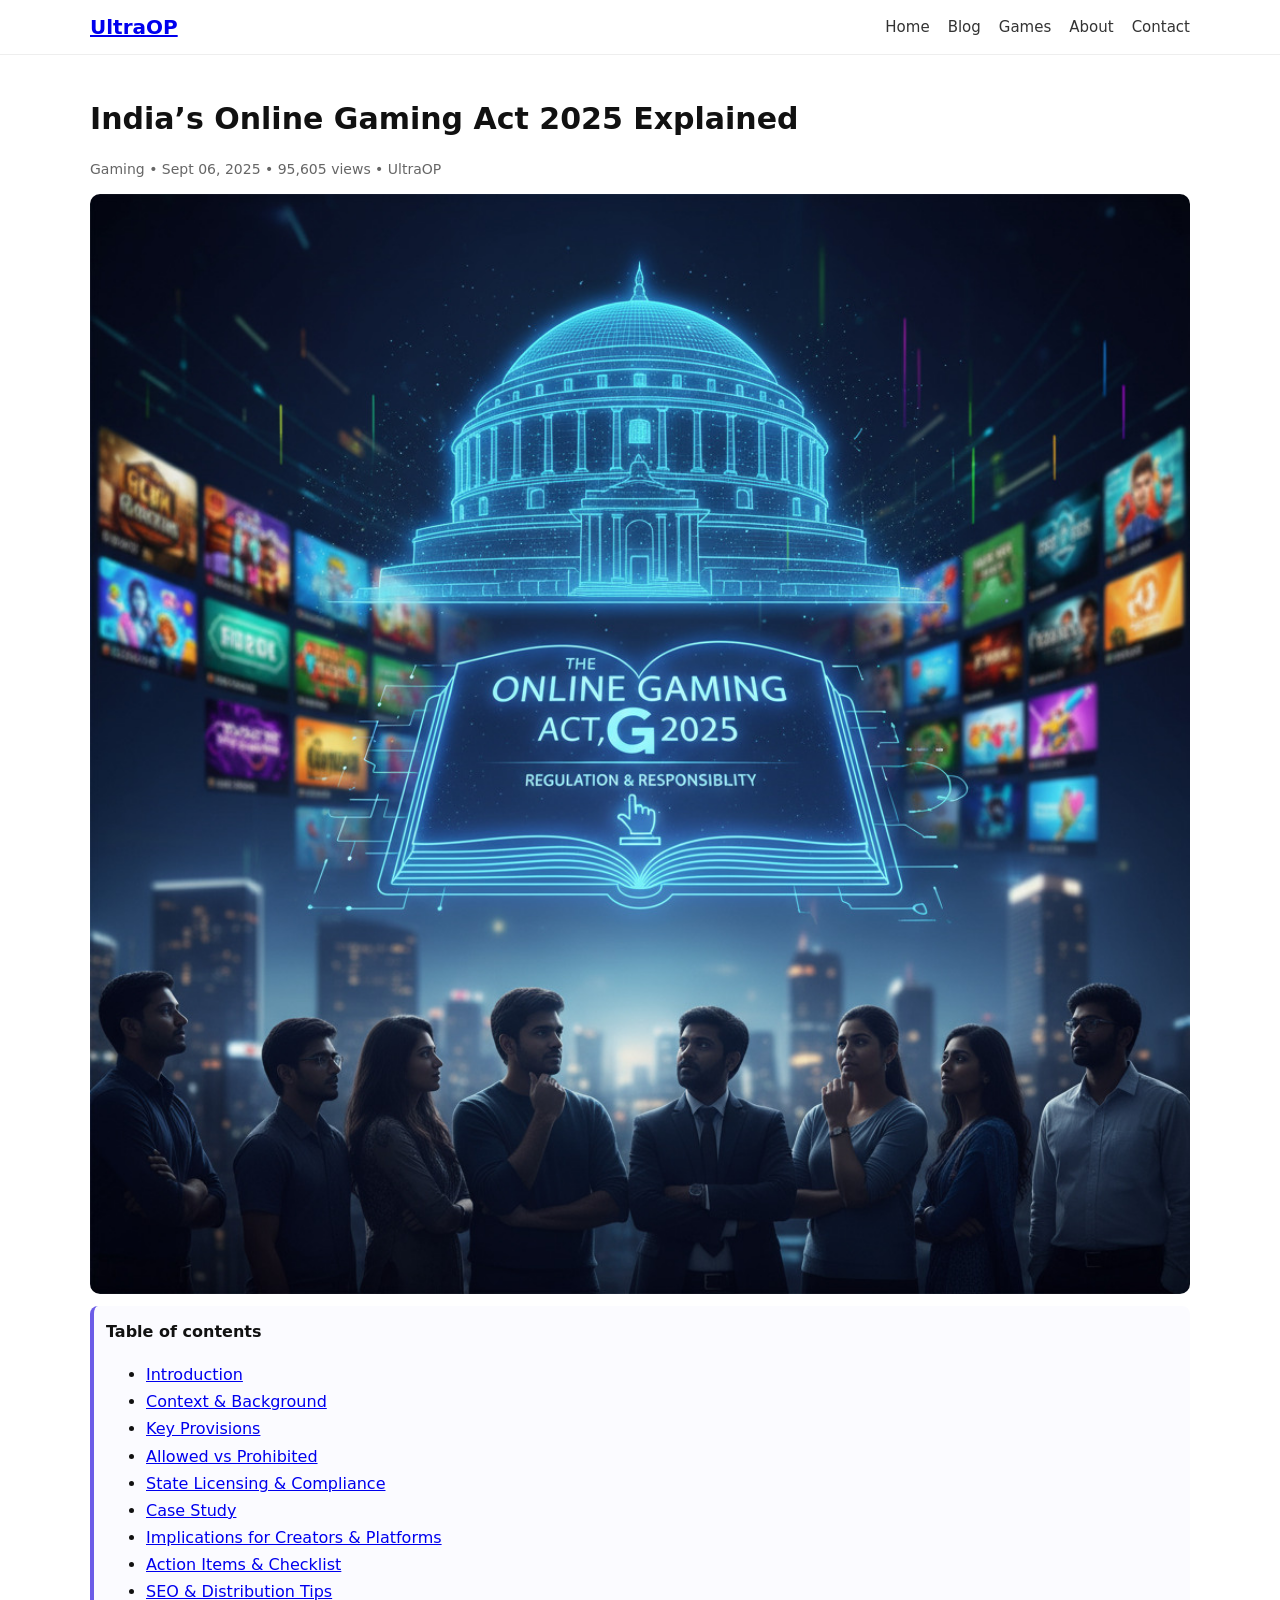
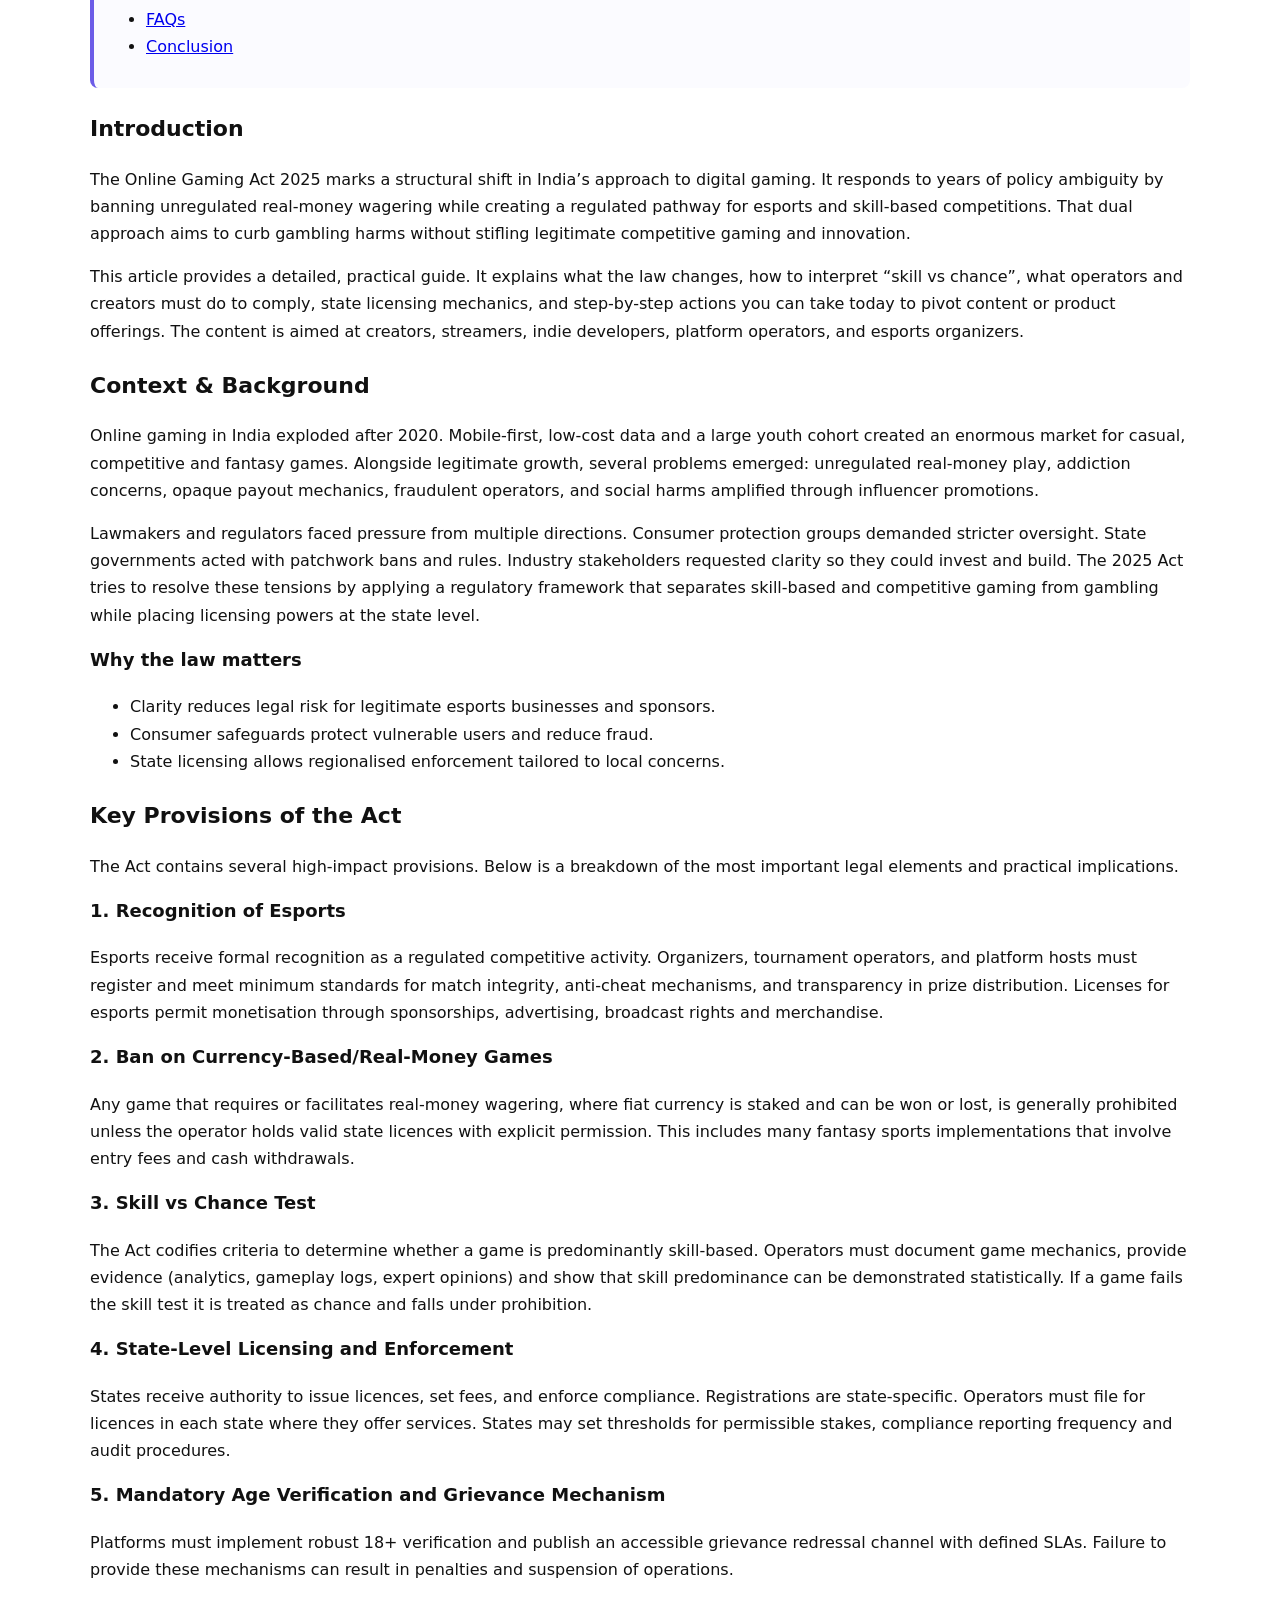
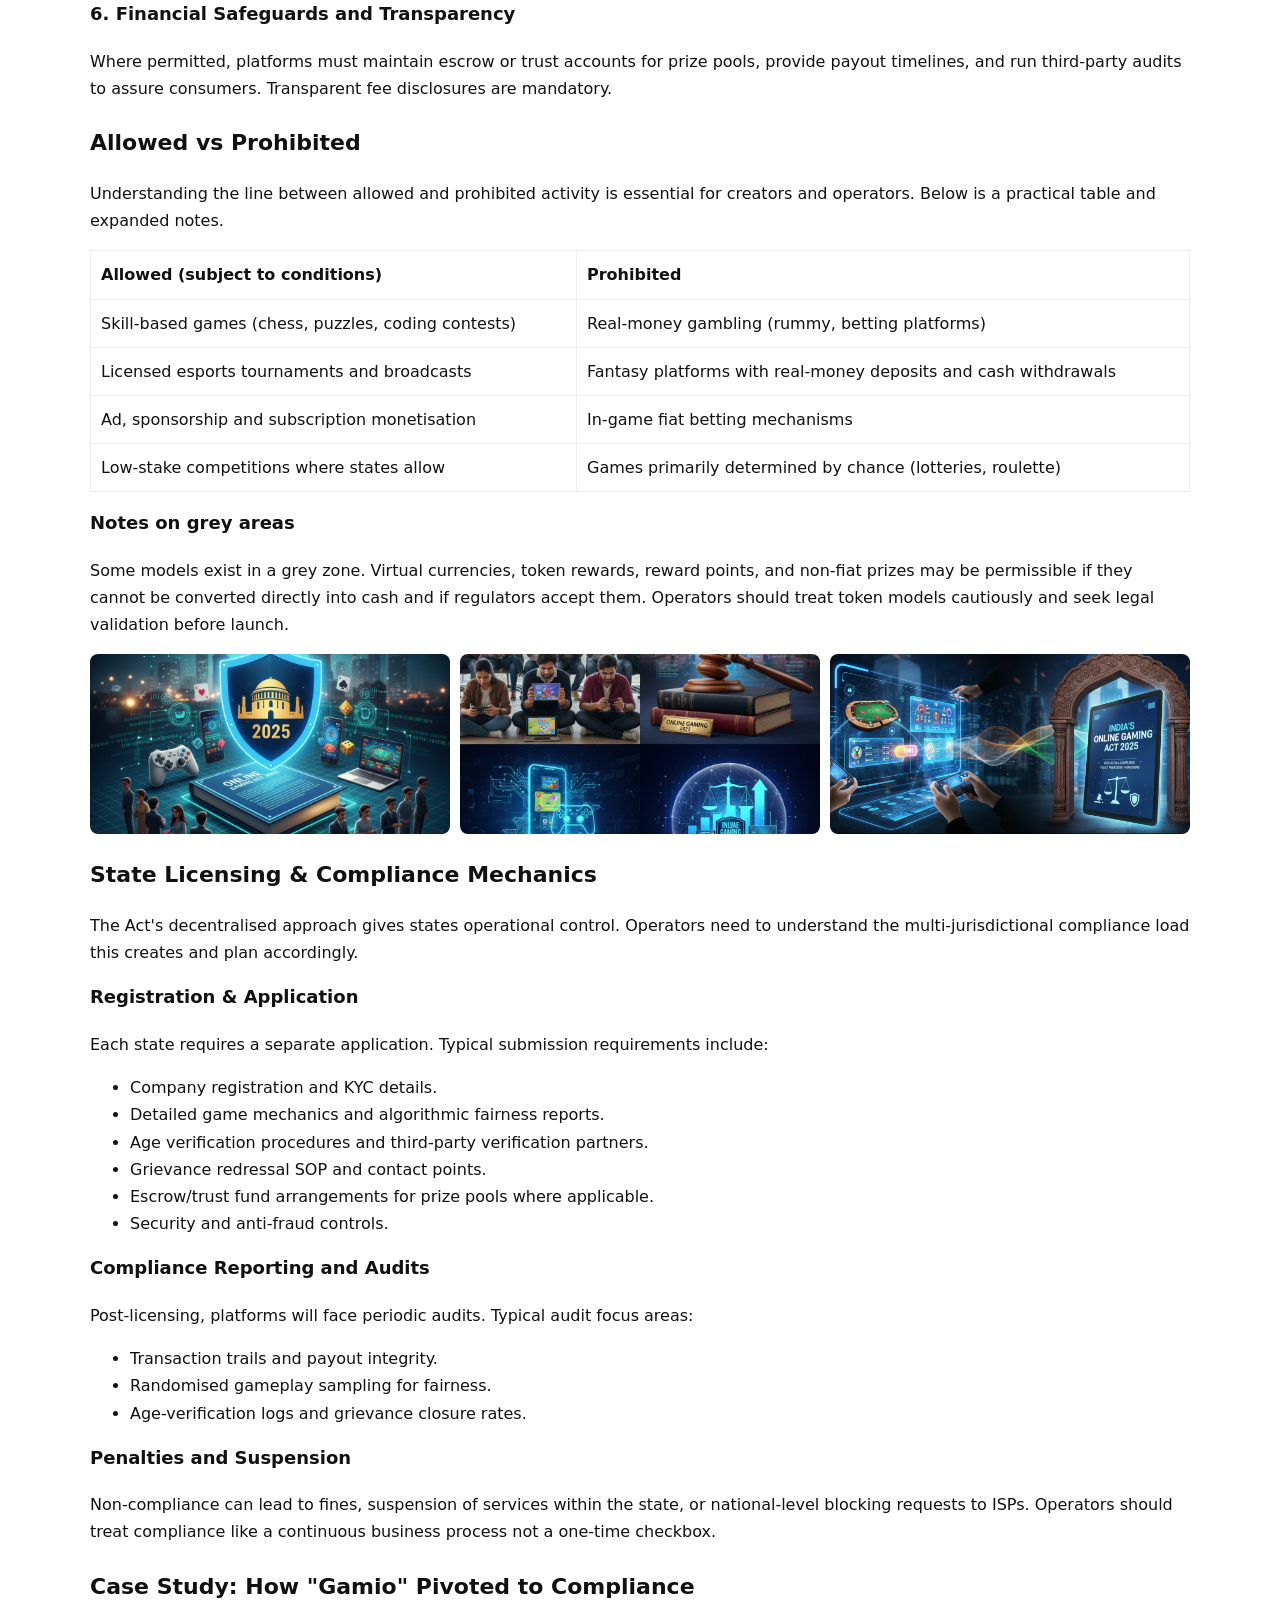
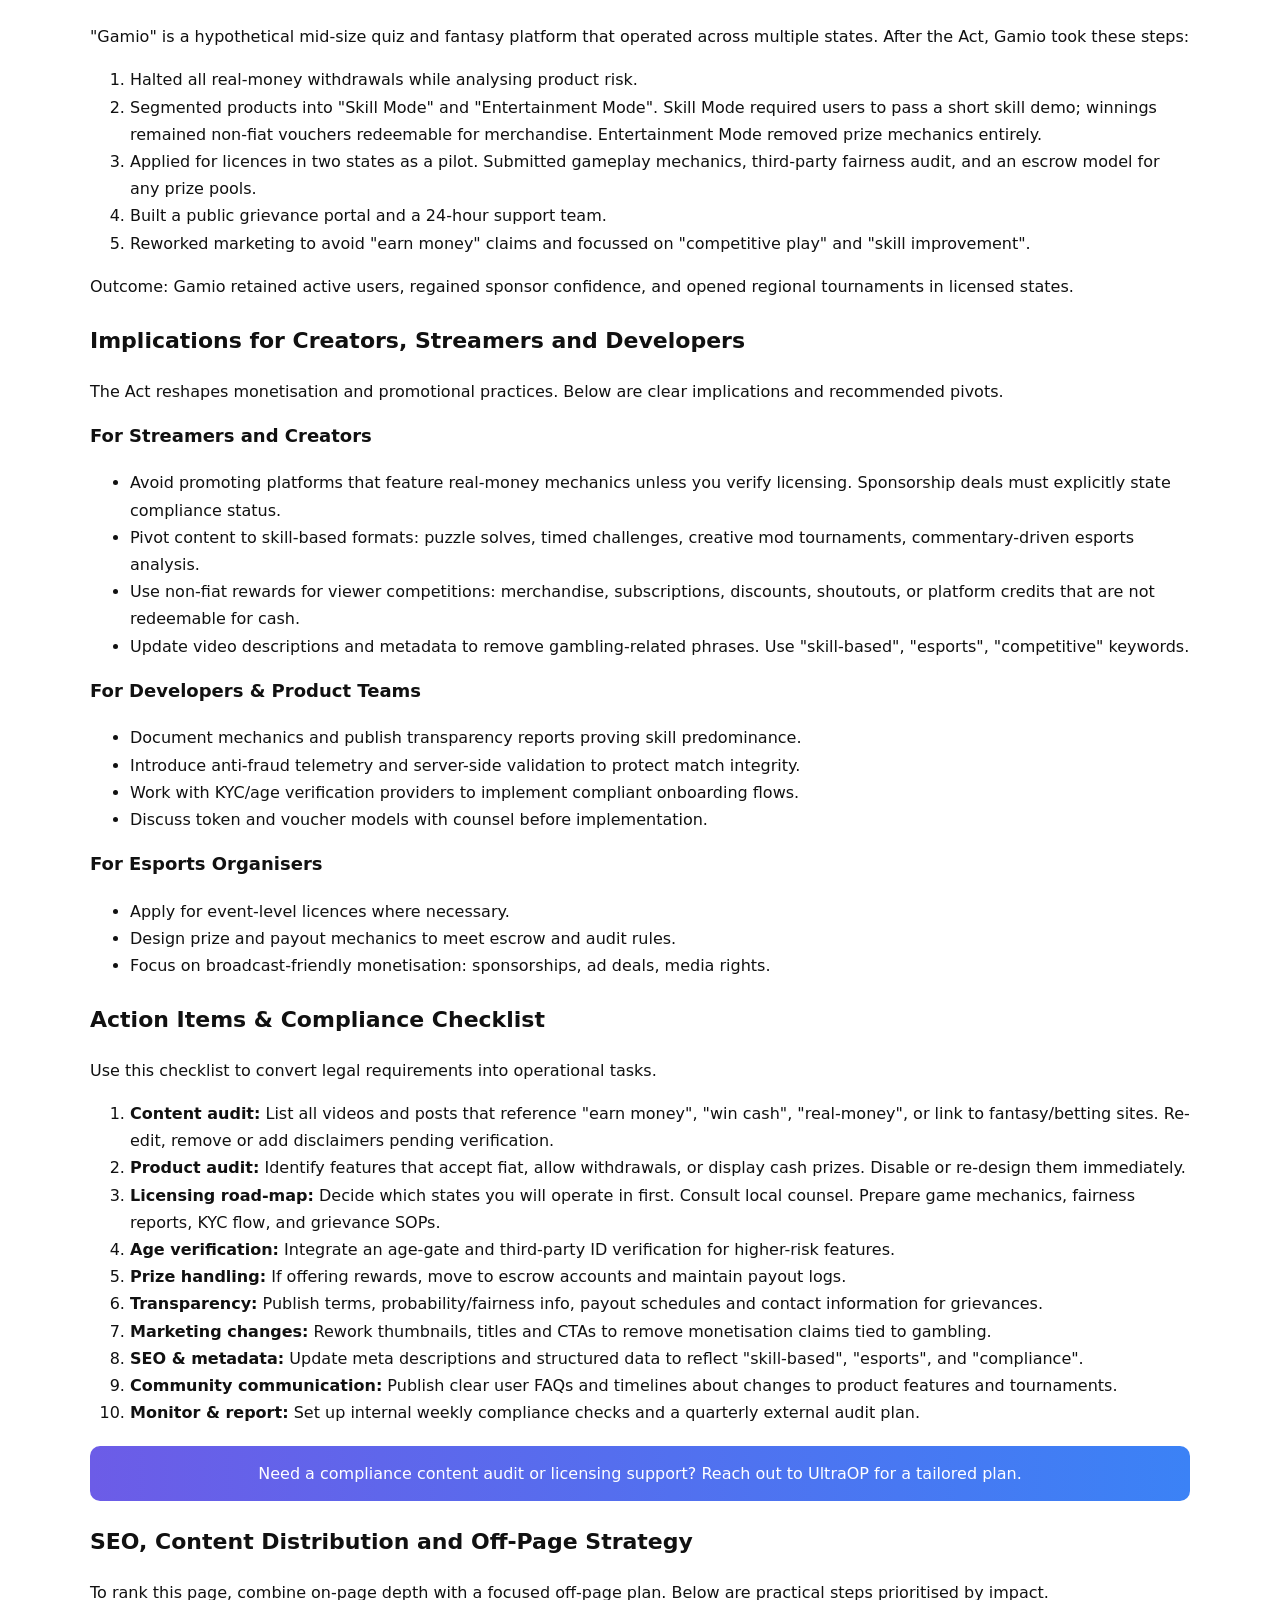
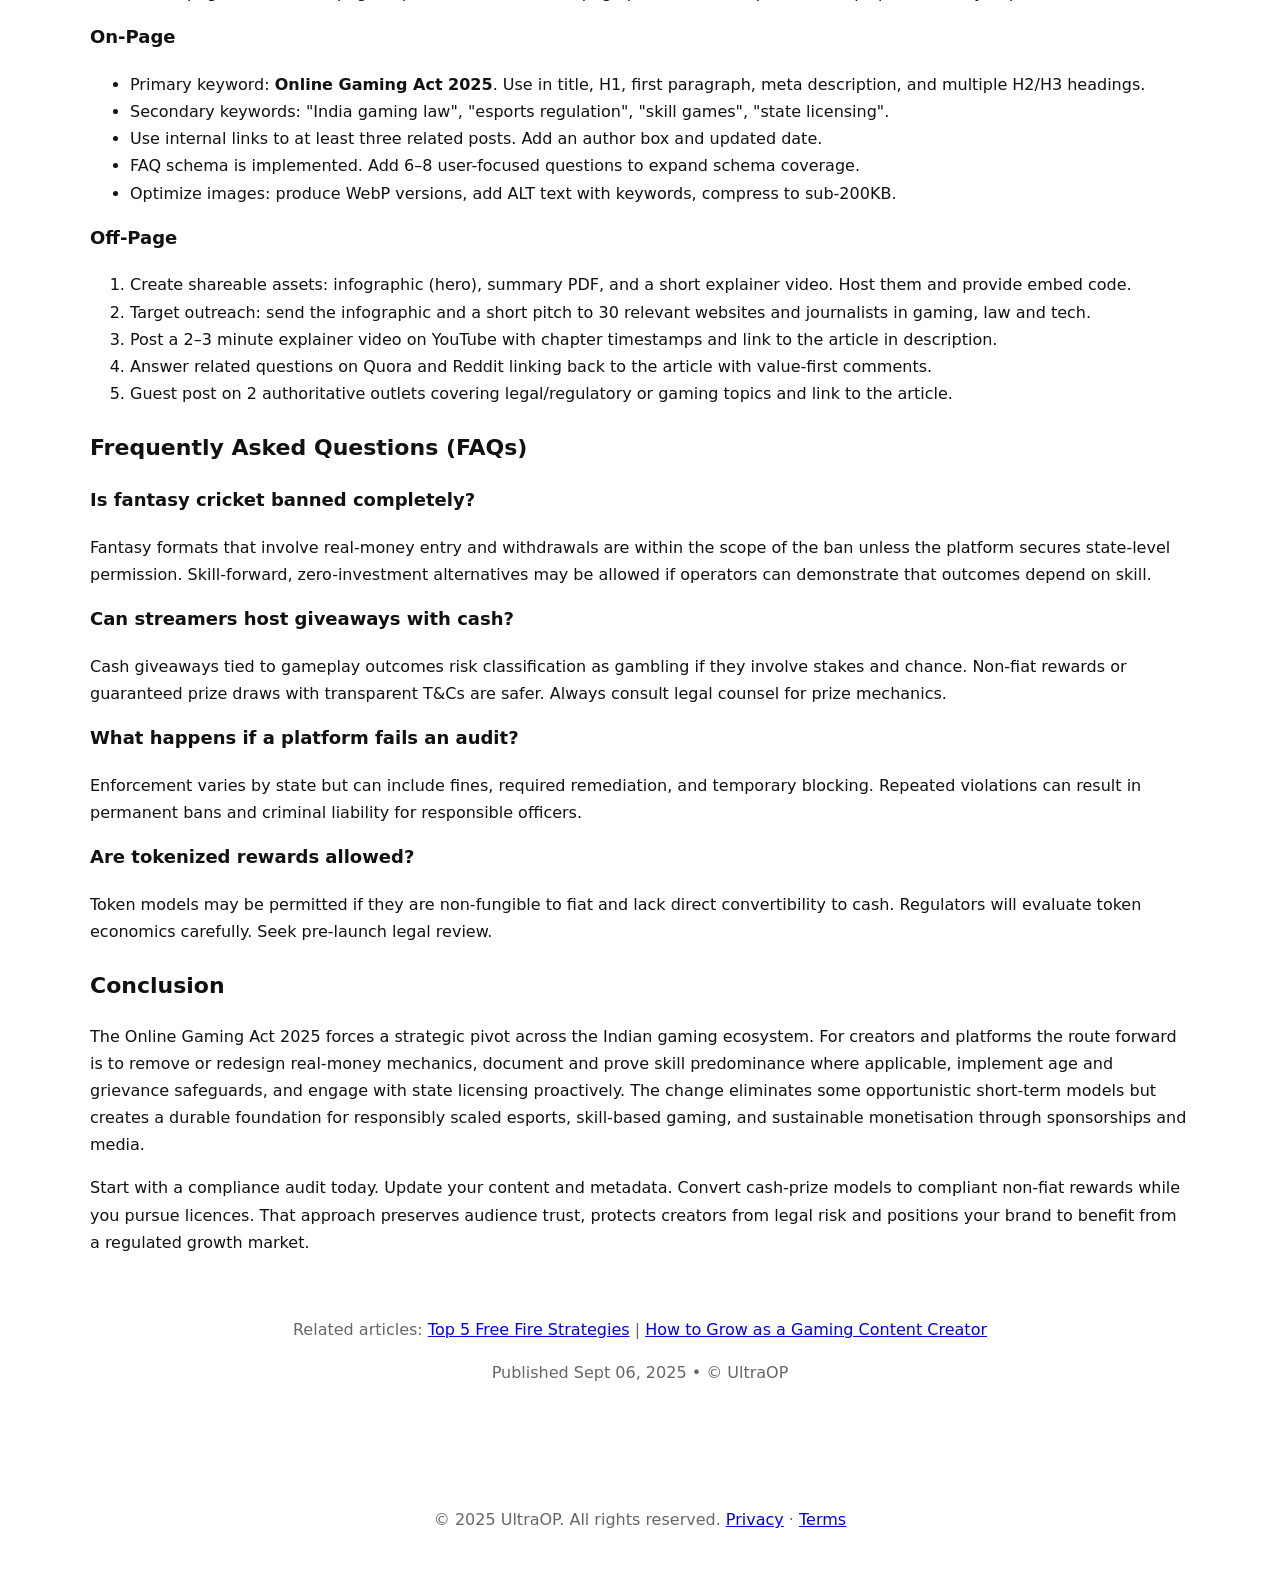
==== blog/online-gaming-act-2025/index.html @ cf303073 "Add files via upload" ====
﻿<!DOCTYPE html>
<html lang="en">
<head>
  <meta charset="utf-8">
  <meta name="viewport" content="width=device-width, initial-scale=1">
  <title>India’s Online Gaming Act 2025 Explained | UltraOP</title>
  <meta name="description" content="Complete, in-depth guide to India’s Online Gaming Act 2025. Learn what changed, allowed vs prohibited games, state licensing details, compliance checklist for creators and platforms, SEO and practical steps to pivot.">
  <meta name="keywords" content="Online Gaming Act 2025, India gaming law, esports regulation, skill games, real money ban, state licensing, gaming compliance">
  <link rel="canonical" href="https://yourdomain.com/blog/indias-online-gaming-act-2025-explained.html">

  <!-- Open Graph -->
  <meta property="og:title" content="India’s Online Gaming Act 2025 Explained | UltraOP">
  <meta property="og:description" content="Complete, in-depth guide to India’s Online Gaming Act 2025. What is banned, what is allowed, how state licensing works, and practical compliance steps for creators and platforms.">
  <meta property="og:image" content="https://yourdomain.com/blog/images/og-online-gaming-act-2025.jpg">
  <meta property="og:image:alt" content="Infographic showing Before and After changes under India's Online Gaming Act 2025">
  <meta property="og:type" content="article">
  <meta property="og:url" content="https://yourdomain.com/blog/indias-online-gaming-act-2025-explained.html">

  <!-- Twitter Card -->
  <meta name="twitter:card" content="summary_large_image">
  <meta name="twitter:title" content="India’s Online Gaming Act 2025 Explained | UltraOP">
  <meta name="twitter:description" content="Complete, in-depth guide to India’s Online Gaming Act 2025. What is banned, what is allowed, how state licensing works, and practical compliance steps for creators and platforms.">
  <meta name="twitter:image" content="https://yourdomain.com/blog/images/og-online-gaming-act-2025.jpg">

  <!-- Minimal CSS (adapt to site CSS) -->
  <style>
    :root{--max:1100px;--accent:#6C5CE7}
    body{font-family:Inter,system-ui,Arial,sans-serif;margin:0;color:#111;line-height:1.7;background:#fff}
    .container{max-width:var(--max);margin:0 auto;padding:20px}
    header.site-header{position:sticky;top:0;background:#fff;border-bottom:1px solid #eee;z-index:1000}
    .header-inner{display:flex;align-items:center;justify-content:space-between;padding:10px 0}
    .logo{font-weight:700;color:#111;text-decoration:none;font-size:20px}
    nav.main-nav ul{display:flex;gap:18px;list-style:none;padding:0;margin:0}
    nav.main-nav a{color:#333;text-decoration:none;font-weight:500;font-size:15px}
    .search-input{padding:6px 10px;border:1px solid #ddd;border-radius:6px}
    .post-title{font-size:30px;margin:18px 0 6px}
    .meta{color:#666;font-size:14px;margin-bottom:12px}
    .hero{border-radius:10px;overflow:hidden;margin:12px 0}
    .hero img{width:100%;height:auto;display:block}
    .toc{background:#fbfbff;border-left:4px solid var(--accent);padding:12px;border-radius:8px;margin:12px 0}
    .content h2{font-size:22px;margin-top:22px}
    .content h3{font-size:18px;margin-top:16px}
    table{width:100%;border-collapse:collapse;margin:12px 0}
    table th,table td{padding:10px;border:1px solid #eee;text-align:left}
    .img-grid{display:grid;grid-template-columns:repeat(3,1fr);gap:10px;margin:14px 0}
    .img-grid img{width:100%;height:180px;object-fit:cover;border-radius:8px}
    .two-col{display:grid;grid-template-columns:1fr 1fr;gap:18px}
    @media(max-width:900px){.img-grid{grid-template-columns:repeat(2,1fr)}.two-col{grid-template-columns:1fr}}
    .cta{background:linear-gradient(90deg,var(--accent),#3b82f6);color:#fff;padding:14px;border-radius:10px;text-align:center;margin:20px 0}
    footer{padding:24px 0;text-align:center;color:#666}
    .badge{display:inline-block;background:#eef; padding:6px 10px;border-radius:999px;margin-right:8px;font-size:13px}
  </style>

  <!-- JSON-LD Article + FAQ -->
  <script type="application/ld+json">
  {
    "@context":"https://schema.org",
    "@type":"Article",
    "headline":"India’s Online Gaming Act 2025 Explained",
    "description":"Complete, in-depth guide to India’s Online Gaming Act 2025. What is banned, what is allowed, how state licensing works, and practical compliance steps for creators and platforms.",
    "image":["https://yourdomain.com/blog/images/og-online-gaming-act-2025.jpg","https://yourdomain.com/blog/images/001.jpg"],
    "author":{"@type":"Person","name":"UltraOP"},
    "publisher":{"@type":"Organization","name":"UltraOP","logo":{"@type":"ImageObject","url":"https://yourdomain.com/assets/images/logo.png"}},
    "datePublished":"2025-06-15",
    "mainEntityOfPage":{"@type":"WebPage","@id":"https://yourdomain.com/blog/indias-online-gaming-act-2025-explained.html"},
    "mainEntity":[
      {"@type":"Question","name":"Is fantasy cricket banned under the Online Gaming Act 2025?","acceptedAnswer":{"@type":"Answer","text":"If the fantasy platform allows real-money entry or withdrawals then it falls under the ban unless properly licensed. Zero-investment, skill-focused models may be permitted where they can prove skill predominance."}},
      {"@type":"Question","name":"Can creators display cash-prize tournaments on stream?","acceptedAnswer":{"@type":"Answer","text":"Only if the platform or organiser has valid state licences and adheres to payout transparency and age-verification rules. Until licensed, creators should avoid promoting real-money tournaments."}}
    ]
  }
  </script>
</head>
<body>
  <!-- Header -->
  <header class="site-header" role="banner">
    <div class="container header-inner">
      <div class="logo"><a href="../../index.html">Ultra<span class="highlight">OP</span></a></div>
      <nav class="main-nav" role="navigation" aria-label="Main">
        <ul>
          <li><a href="../../index.html#home">Home</a></li>
          <li><a href="../../blog.html" class="active">Blog</a></li>
          <li><a href="../../games.html">Games</a></li>
          <li><a href="../../index.html#about">About</a></li>
          <li><a href="../../index.html#contact">Contact</a></li>
        </ul>
        <div class="mobile-menu">
        <i class="fas fa-bars"></i>
      </div>
    </nav>
  </header>

  <!-- Main article -->
  <main class="container" id="main">
    <article itemscope itemtype="https://schema.org/Article">
      <header>
        <h1 itemprop="headline" class="post-title">India’s Online Gaming Act 2025 Explained</h1>
        <p class="meta">Gaming • Sept 06, 2025 • 95,605 views • <span itemprop="author">UltraOP</span></p>
      </header>

      <!-- Hero with responsive srcset -->
      <div class="hero" role="figure" aria-label="Hero infographic">
        <img
          src="images/og-online-gaming-act-2025.jpg"
          srcset="images/001.jpg 1200w, images/003.jpg 1200w, images/og-online-gaming-act-2025.jpg 1200w"
          sizes="(max-width:800px) 100vw, 1100px"
          alt="Infographic showing Before and After: Online Gaming Act 2025"
          loading="lazy"
          itemprop="image">
      </div>

      <!-- Table of contents -->
      <nav class="toc" aria-label="Table of contents">
        <strong>Table of contents</strong>
        <ul>
          <li><a href="#intro">Introduction</a></li>
          <li><a href="#background">Context & Background</a></li>
          <li><a href="#key-provisions">Key Provisions</a></li>
          <li><a href="#allowed-prohibited">Allowed vs Prohibited</a></li>
          <li><a href="#state-licensing">State Licensing & Compliance</a></li>
          <li><a href="#case-study">Case Study</a></li>
          <li><a href="#implications">Implications for Creators & Platforms</a></li>
          <li><a href="#action-items">Action Items & Checklist</a></li>
          <li><a href="#seo">SEO & Distribution Tips</a></li>
          <li><a href="#faqs">FAQs</a></li>
          <li><a href="#conclusion">Conclusion</a></li>
        </ul>
      </nav>

      <div class="content" id="article-body">
        <!-- INTRO -->
        <section id="intro">
          <h2>Introduction</h2>
          <p>
            The Online Gaming Act 2025 marks a structural shift in India’s approach to digital gaming. It responds to years of policy ambiguity by banning unregulated real-money wagering while creating a regulated pathway for esports and skill-based competitions. That dual approach aims to curb gambling harms without stifling legitimate competitive gaming and innovation.
          </p>
          <p>
            This article provides a detailed, practical guide. It explains what the law changes, how to interpret “skill vs chance”, what operators and creators must do to comply, state licensing mechanics, and step-by-step actions you can take today to pivot content or product offerings. The content is aimed at creators, streamers, indie developers, platform operators, and esports organizers.
          </p>
        </section>

        <!-- BACKGROUND -->
        <section id="background">
          <h2>Context & Background</h2>
          <p>
            Online gaming in India exploded after 2020. Mobile-first, low-cost data and a large youth cohort created an enormous market for casual, competitive and fantasy games. Alongside legitimate growth, several problems emerged: unregulated real-money play, addiction concerns, opaque payout mechanics, fraudulent operators, and social harms amplified through influencer promotions.
          </p>
          <p>
            Lawmakers and regulators faced pressure from multiple directions. Consumer protection groups demanded stricter oversight. State governments acted with patchwork bans and rules. Industry stakeholders requested clarity so they could invest and build. The 2025 Act tries to resolve these tensions by applying a regulatory framework that separates skill-based and competitive gaming from gambling while placing licensing powers at the state level.
          </p>
          <h3>Why the law matters</h3>
          <ul>
            <li>Clarity reduces legal risk for legitimate esports businesses and sponsors.</li>
            <li>Consumer safeguards protect vulnerable users and reduce fraud.</li>
            <li>State licensing allows regionalised enforcement tailored to local concerns.</li>
          </ul>
        </section>

        <!-- KEY PROVISIONS -->
        <section id="key-provisions">
          <h2>Key Provisions of the Act</h2>
          <p>
            The Act contains several high-impact provisions. Below is a breakdown of the most important legal elements and practical implications.
          </p>

          <h3>1. Recognition of Esports</h3>
          <p>
            Esports receive formal recognition as a regulated competitive activity. Organizers, tournament operators, and platform hosts must register and meet minimum standards for match integrity, anti-cheat mechanisms, and transparency in prize distribution. Licenses for esports permit monetisation through sponsorships, advertising, broadcast rights and merchandise.
          </p>

          <h3>2. Ban on Currency-Based/Real-Money Games</h3>
          <p>
            Any game that requires or facilitates real-money wagering, where fiat currency is staked and can be won or lost, is generally prohibited unless the operator holds valid state licences with explicit permission. This includes many fantasy sports implementations that involve entry fees and cash withdrawals.
          </p>

          <h3>3. Skill vs Chance Test</h3>
          <p>
            The Act codifies criteria to determine whether a game is predominantly skill-based. Operators must document game mechanics, provide evidence (analytics, gameplay logs, expert opinions) and show that skill predominance can be demonstrated statistically. If a game fails the skill test it is treated as chance and falls under prohibition.
          </p>

          <h3>4. State-Level Licensing and Enforcement</h3>
          <p>
            States receive authority to issue licences, set fees, and enforce compliance. Registrations are state-specific. Operators must file for licences in each state where they offer services. States may set thresholds for permissible stakes, compliance reporting frequency and audit procedures.
          </p>

          <h3>5. Mandatory Age Verification and Grievance Mechanism</h3>
          <p>
            Platforms must implement robust 18+ verification and publish an accessible grievance redressal channel with defined SLAs. Failure to provide these mechanisms can result in penalties and suspension of operations.
          </p>

          <h3>6. Financial Safeguards and Transparency</h3>
          <p>
            Where permitted, platforms must maintain escrow or trust accounts for prize pools, provide payout timelines, and run third-party audits to assure consumers. Transparent fee disclosures are mandatory.
          </p>
        </section>

        <!-- ALLOWED VS PROHIBITED -->
        <section id="allowed-prohibited">
          <h2>Allowed vs Prohibited</h2>
          <p>
            Understanding the line between allowed and prohibited activity is essential for creators and operators. Below is a practical table and expanded notes.
          </p>

          <table aria-label="Allowed and prohibited games">
            <thead><tr><th>Allowed (subject to conditions)</th><th>Prohibited</th></tr></thead>
            <tbody>
              <tr><td>Skill-based games (chess, puzzles, coding contests)</td><td>Real-money gambling (rummy, betting platforms)</td></tr>
              <tr><td>Licensed esports tournaments and broadcasts</td><td>Fantasy platforms with real-money deposits and cash withdrawals</td></tr>
              <tr><td>Ad, sponsorship and subscription monetisation</td><td>In-game fiat betting mechanisms</td></tr>
              <tr><td>Low-stake competitions where states allow</td><td>Games primarily determined by chance (lotteries, roulette)</td></tr>
            </tbody>
          </table>

          <h3>Notes on grey areas</h3>
          <p>
            Some models exist in a grey zone. Virtual currencies, token rewards, reward points, and non-fiat prizes may be permissible if they cannot be converted directly into cash and if regulators accept them. Operators should treat token models cautiously and seek legal validation before launch.
          </p>

          <div class="img-grid" aria-label="Article images">
            <img src="images/003.jpg" alt="Regulatory illustration" loading="lazy">
            <img src="images/004.jpg" alt="Revenue flowchart" loading="lazy">
            <img src="images/400x200.jpg" alt="Allowed vs Prohibited preview" loading="lazy">
          </div>
        </section>

        <!-- STATE LICENSING -->
        <section id="state-licensing">
          <h2>State Licensing & Compliance Mechanics</h2>
          <p>
            The Act's decentralised approach gives states operational control. Operators need to understand the multi-jurisdictional compliance load this creates and plan accordingly.
          </p>

          <h3>Registration & Application</h3>
          <p>
            Each state requires a separate application. Typical submission requirements include:
          </p>
          <ul>
            <li>Company registration and KYC details.</li>
            <li>Detailed game mechanics and algorithmic fairness reports.</li>
            <li>Age verification procedures and third-party verification partners.</li>
            <li>Grievance redressal SOP and contact points.</li>
            <li>Escrow/trust fund arrangements for prize pools where applicable.</li>
            <li>Security and anti-fraud controls.</li>
          </ul>

          <h3>Compliance Reporting and Audits</h3>
          <p>
            Post-licensing, platforms will face periodic audits. Typical audit focus areas:
          </p>
          <ul>
            <li>Transaction trails and payout integrity.</li>
            <li>Randomised gameplay sampling for fairness.</li>
            <li>Age-verification logs and grievance closure rates.</li>
          </ul>

          <h3>Penalties and Suspension</h3>
          <p>
            Non-compliance can lead to fines, suspension of services within the state, or national-level blocking requests to ISPs. Operators should treat compliance like a continuous business process not a one-time checkbox.
          </p>
        </section>

        <!-- CASE STUDY -->
        <section id="case-study">
          <h2>Case Study: How "Gamio" Pivoted to Compliance</h2>
          <p>
            "Gamio" is a hypothetical mid-size quiz and fantasy platform that operated across multiple states. After the Act, Gamio took these steps:
          </p>
          <ol>
            <li>Halted all real-money withdrawals while analysing product risk.</li>
            <li>Segmented products into "Skill Mode" and "Entertainment Mode". Skill Mode required users to pass a short skill demo; winnings remained non-fiat vouchers redeemable for merchandise. Entertainment Mode removed prize mechanics entirely.</li>
            <li>Applied for licences in two states as a pilot. Submitted gameplay mechanics, third-party fairness audit, and an escrow model for any prize pools.</li>
            <li>Built a public grievance portal and a 24-hour support team.</li>
            <li>Reworked marketing to avoid "earn money" claims and focussed on "competitive play" and "skill improvement".</li>
          </ol>
          <p>
            Outcome: Gamio retained active users, regained sponsor confidence, and opened regional tournaments in licensed states.
          </p>
        </section>

        <!-- IMPLICATIONS -->
        <section id="implications">
          <h2>Implications for Creators, Streamers and Developers</h2>
          <p>
            The Act reshapes monetisation and promotional practices. Below are clear implications and recommended pivots.
          </p>

          <h3>For Streamers and Creators</h3>
          <ul>
            <li>Avoid promoting platforms that feature real-money mechanics unless you verify licensing. Sponsorship deals must explicitly state compliance status.</li>
            <li>Pivot content to skill-based formats: puzzle solves, timed challenges, creative mod tournaments, commentary-driven esports analysis.</li>
            <li>Use non-fiat rewards for viewer competitions: merchandise, subscriptions, discounts, shoutouts, or platform credits that are not redeemable for cash.</li>
            <li>Update video descriptions and metadata to remove gambling-related phrases. Use "skill-based", "esports", "competitive" keywords.</li>
          </ul>

          <h3>For Developers & Product Teams</h3>
          <ul>
            <li>Document mechanics and publish transparency reports proving skill predominance.</li>
            <li>Introduce anti-fraud telemetry and server-side validation to protect match integrity.</li>
            <li>Work with KYC/age verification providers to implement compliant onboarding flows.</li>
            <li>Discuss token and voucher models with counsel before implementation.</li>
          </ul>

          <h3>For Esports Organisers</h3>
          <ul>
            <li>Apply for event-level licences where necessary.</li>
            <li>Design prize and payout mechanics to meet escrow and audit rules.</li>
            <li>Focus on broadcast-friendly monetisation: sponsorships, ad deals, media rights.</li>
          </ul>
        </section>

        <!-- ACTION ITEMS -->
        <section id="action-items">
          <h2>Action Items & Compliance Checklist</h2>
          <p>
            Use this checklist to convert legal requirements into operational tasks.
          </p>
          <ol>
            <li><strong>Content audit:</strong> List all videos and posts that reference "earn money", "win cash", "real-money", or link to fantasy/betting sites. Re-edit, remove or add disclaimers pending verification.</li>
            <li><strong>Product audit:</strong> Identify features that accept fiat, allow withdrawals, or display cash prizes. Disable or re-design them immediately.</li>
            <li><strong>Licensing road-map:</strong> Decide which states you will operate in first. Consult local counsel. Prepare game mechanics, fairness reports, KYC flow, and grievance SOPs.</li>
            <li><strong>Age verification:</strong> Integrate an age-gate and third-party ID verification for higher-risk features.</li>
            <li><strong>Prize handling:</strong> If offering rewards, move to escrow accounts and maintain payout logs.</li>
            <li><strong>Transparency:</strong> Publish terms, probability/fairness info, payout schedules and contact information for grievances.</li>
            <li><strong>Marketing changes:</strong> Rework thumbnails, titles and CTAs to remove monetisation claims tied to gambling.</li>
            <li><strong>SEO & metadata:</strong> Update meta descriptions and structured data to reflect "skill-based", "esports", and "compliance".</li>
            <li><strong>Community communication:</strong> Publish clear user FAQs and timelines about changes to product features and tournaments.</li>
            <li><strong>Monitor & report:</strong> Set up internal weekly compliance checks and a quarterly external audit plan.</li>
          </ol>

          <div class="cta">
            Need a compliance content audit or licensing support? Reach out to UltraOP for a tailored plan.
          </div>
        </section>

        <!-- SEO & DISTRIBUTION -->
        <section id="seo">
          <h2>SEO, Content Distribution and Off-Page Strategy</h2>
          <p>
            To rank this page, combine on-page depth with a focused off-page plan. Below are practical steps prioritised by impact.
          </p>

          <h3>On-Page</h3>
          <ul>
            <li>Primary keyword: <strong>Online Gaming Act 2025</strong>. Use in title, H1, first paragraph, meta description, and multiple H2/H3 headings.</li>
            <li>Secondary keywords: "India gaming law", "esports regulation", "skill games", "state licensing".</li>
            <li>Use internal links to at least three related posts. Add an author box and updated date.</li>
            <li>FAQ schema is implemented. Add 6–8 user-focused questions to expand schema coverage.</li>
            <li>Optimize images: produce WebP versions, add ALT text with keywords, compress to sub-200KB.</li>
          </ul>

          <h3>Off-Page</h3>
          <ol>
            <li>Create shareable assets: infographic (hero), summary PDF, and a short explainer video. Host them and provide embed code.</li>
            <li>Target outreach: send the infographic and a short pitch to 30 relevant websites and journalists in gaming, law and tech.</li>
            <li>Post a 2–3 minute explainer video on YouTube with chapter timestamps and link to the article in description.</li>
            <li>Answer related questions on Quora and Reddit linking back to the article with value-first comments.</li>
            <li>Guest post on 2 authoritative outlets covering legal/regulatory or gaming topics and link to the article.</li>
          </ol>
        </section>

        <!-- FAQs -->
        <section id="faqs">
          <h2>Frequently Asked Questions (FAQs)</h2>

          <h3>Is fantasy cricket banned completely?</h3>
          <p>
            Fantasy formats that involve real-money entry and withdrawals are within the scope of the ban unless the platform secures state-level permission. Skill-forward, zero-investment alternatives may be allowed if operators can demonstrate that outcomes depend on skill.
          </p>

          <h3>Can streamers host giveaways with cash?</h3>
          <p>
            Cash giveaways tied to gameplay outcomes risk classification as gambling if they involve stakes and chance. Non-fiat rewards or guaranteed prize draws with transparent T&Cs are safer. Always consult legal counsel for prize mechanics.
          </p>

          <h3>What happens if a platform fails an audit?</h3>
          <p>
            Enforcement varies by state but can include fines, required remediation, and temporary blocking. Repeated violations can result in permanent bans and criminal liability for responsible officers.
          </p>

          <h3>Are tokenized rewards allowed?</h3>
          <p>
            Token models may be permitted if they are non-fungible to fiat and lack direct convertibility to cash. Regulators will evaluate token economics carefully. Seek pre-launch legal review.
          </p>
        </section>

        <!-- CONCLUSION -->
        <section id="conclusion">
          <h2>Conclusion</h2>
          <p>
            The Online Gaming Act 2025 forces a strategic pivot across the Indian gaming ecosystem. For creators and platforms the route forward is to remove or redesign real-money mechanics, document and prove skill predominance where applicable, implement age and grievance safeguards, and engage with state licensing proactively. The change eliminates some opportunistic short-term models but creates a durable foundation for responsibly scaled esports, skill-based gaming, and sustainable monetisation through sponsorships and media.
          </p>
          <p>
            Start with a compliance audit today. Update your content and metadata. Convert cash-prize models to compliant non-fiat rewards while you pursue licences. That approach preserves audience trust, protects creators from legal risk and positions your brand to benefit from a regulated growth market.
          </p>
        </section>
      </div>

      <!-- Related / footer links -->
      <footer style="margin-top:20px">
        <p>Related articles:
          <a href="../top-freefire-strategies/index.html">Top 5 Free Fire Strategies</a> |
          <a href="../grow-as-gaming-creator/index.html">How to Grow as a Gaming Content Creator</a>
        </p>
        <p>Published Sept 06, 2025 • © UltraOP</p>
      </footer>
    </article>
  </main>

  <footer>
    <div class="container">
      <p>© 2025 UltraOP. All rights reserved. <a href="../../privacy.html">Privacy</a> · <a href="../../terms.html">Terms</a></p>
    </div>
  </footer>

  <!-- JS: smooth scroll anchors -->
  <script>
    document.querySelectorAll('a[href^="#"]').forEach(function(a){
      a.addEventListener('click', function(e){
        e.preventDefault();
        var id = this.getAttribute('href').slice(1);
        var el = document.getElementById(id);
        if(el) el.scrollIntoView({behavior:'smooth', block:'start'});
      });
    });
  </script>
</body>
</html>
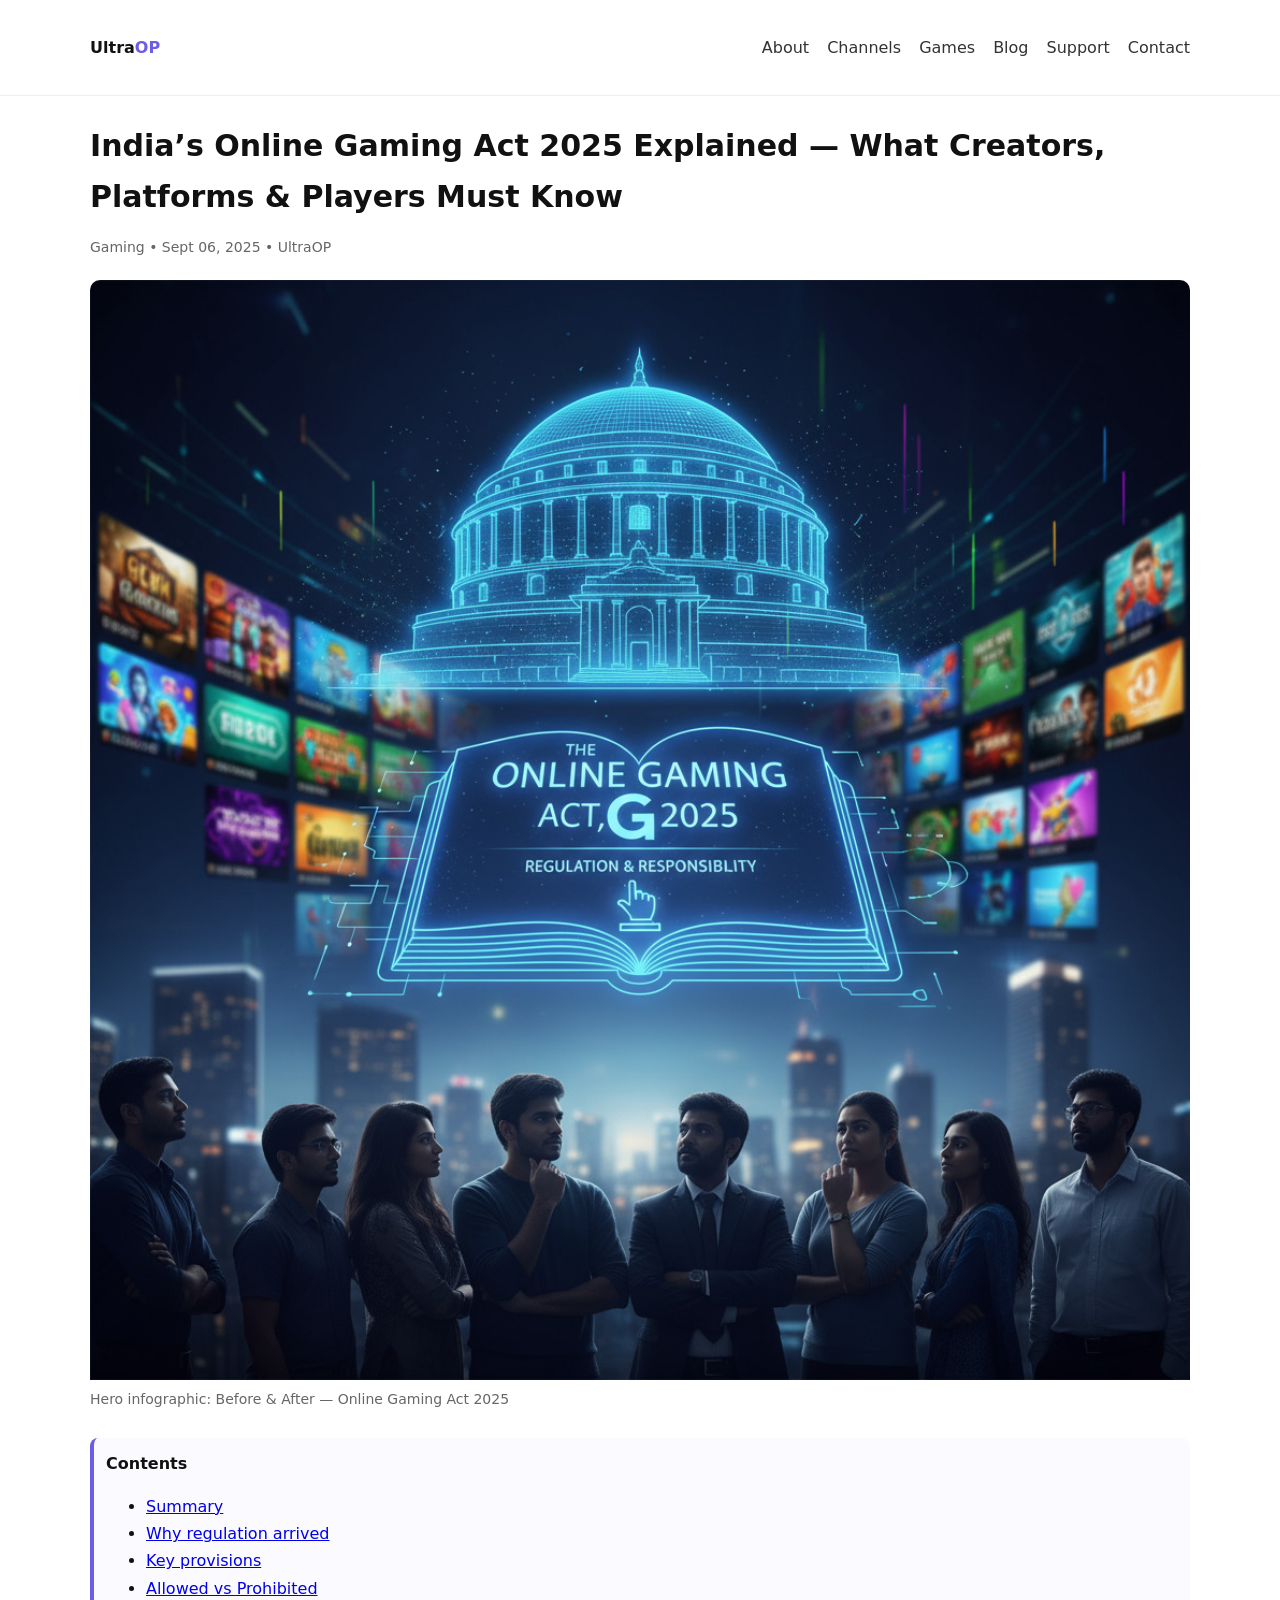
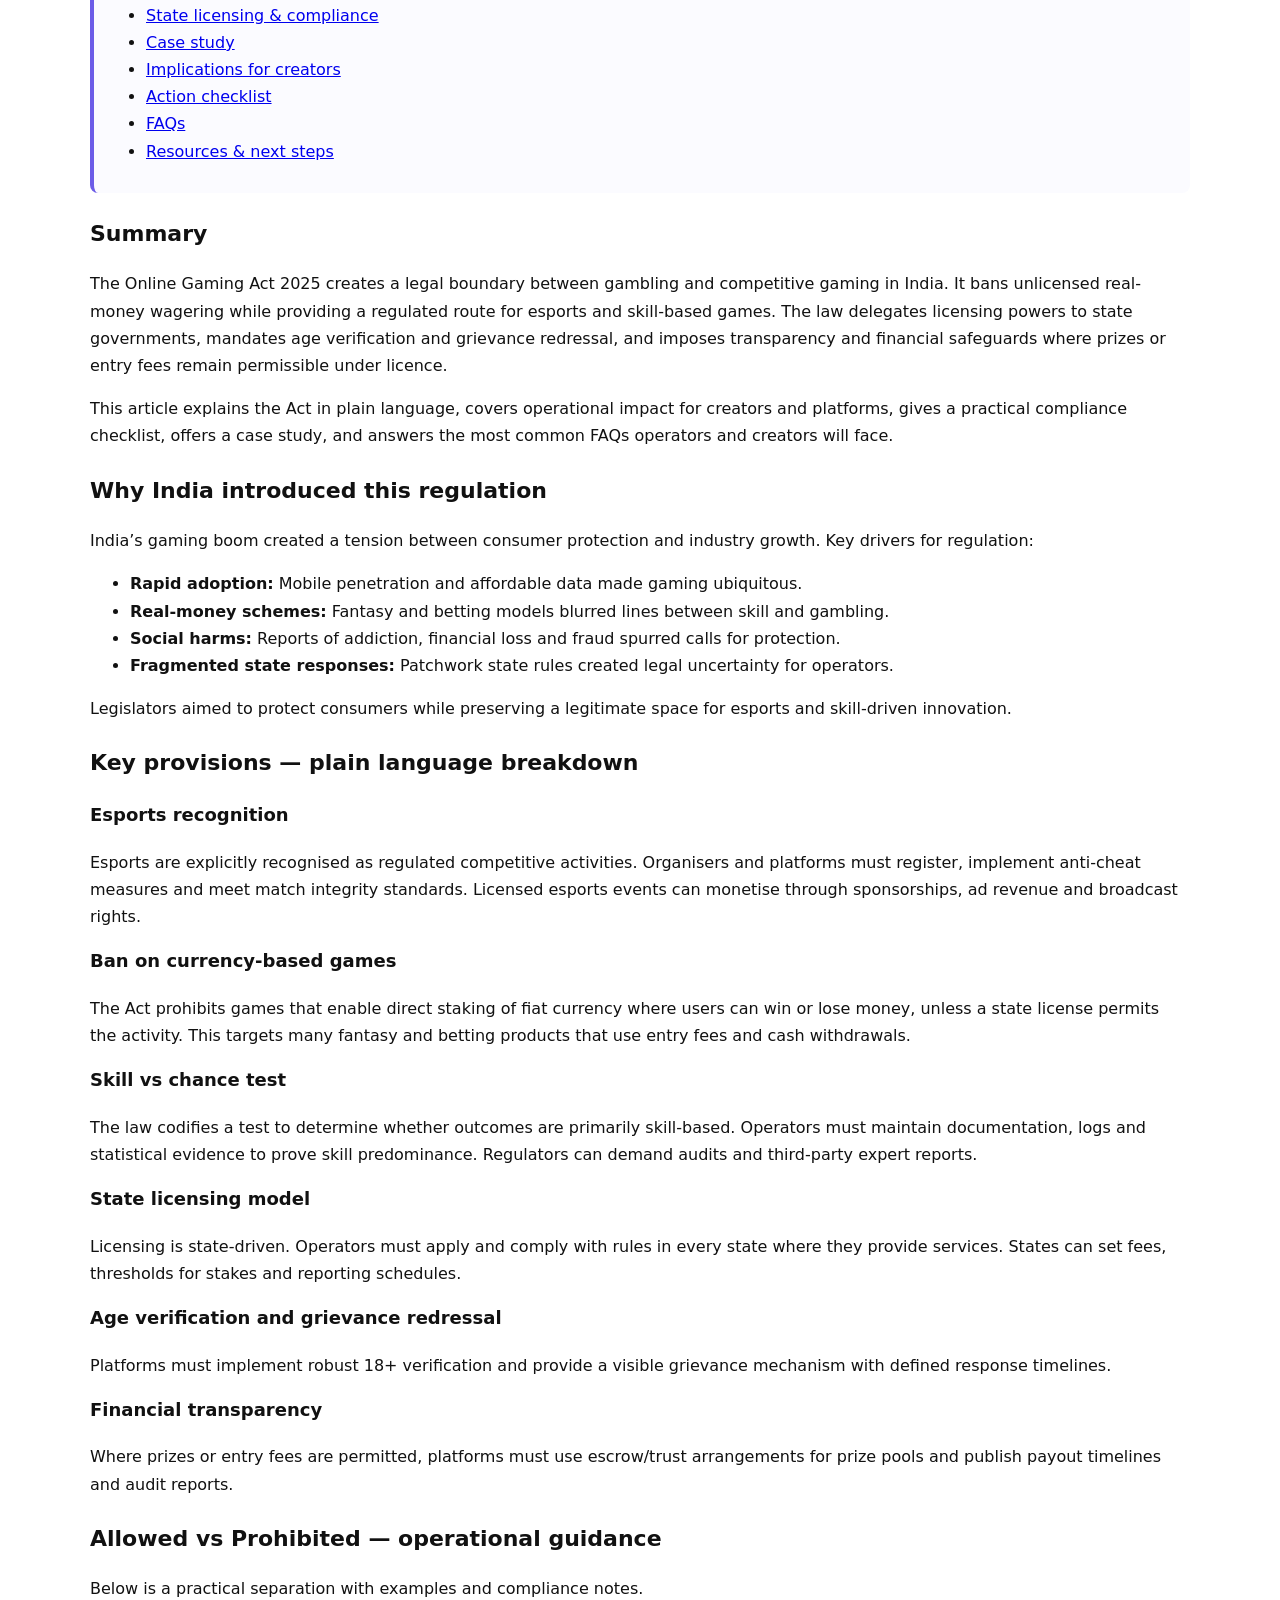
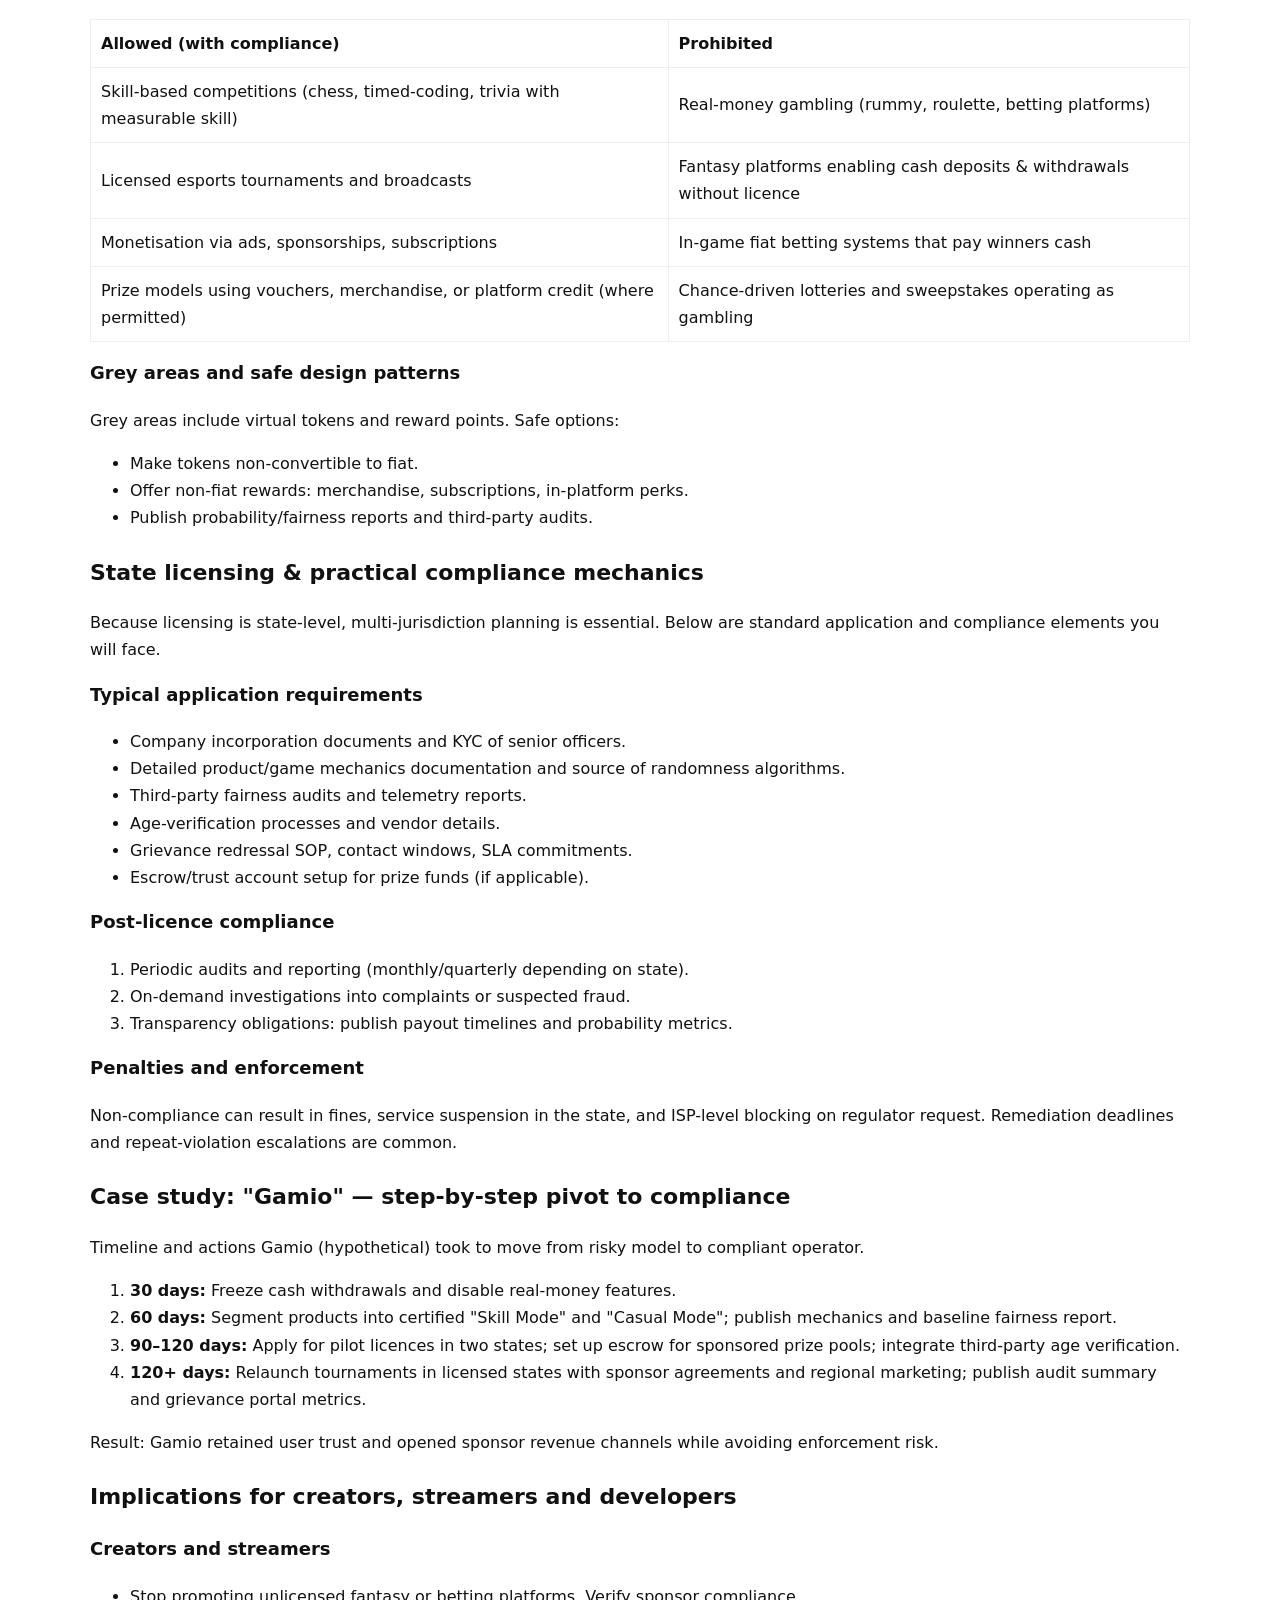
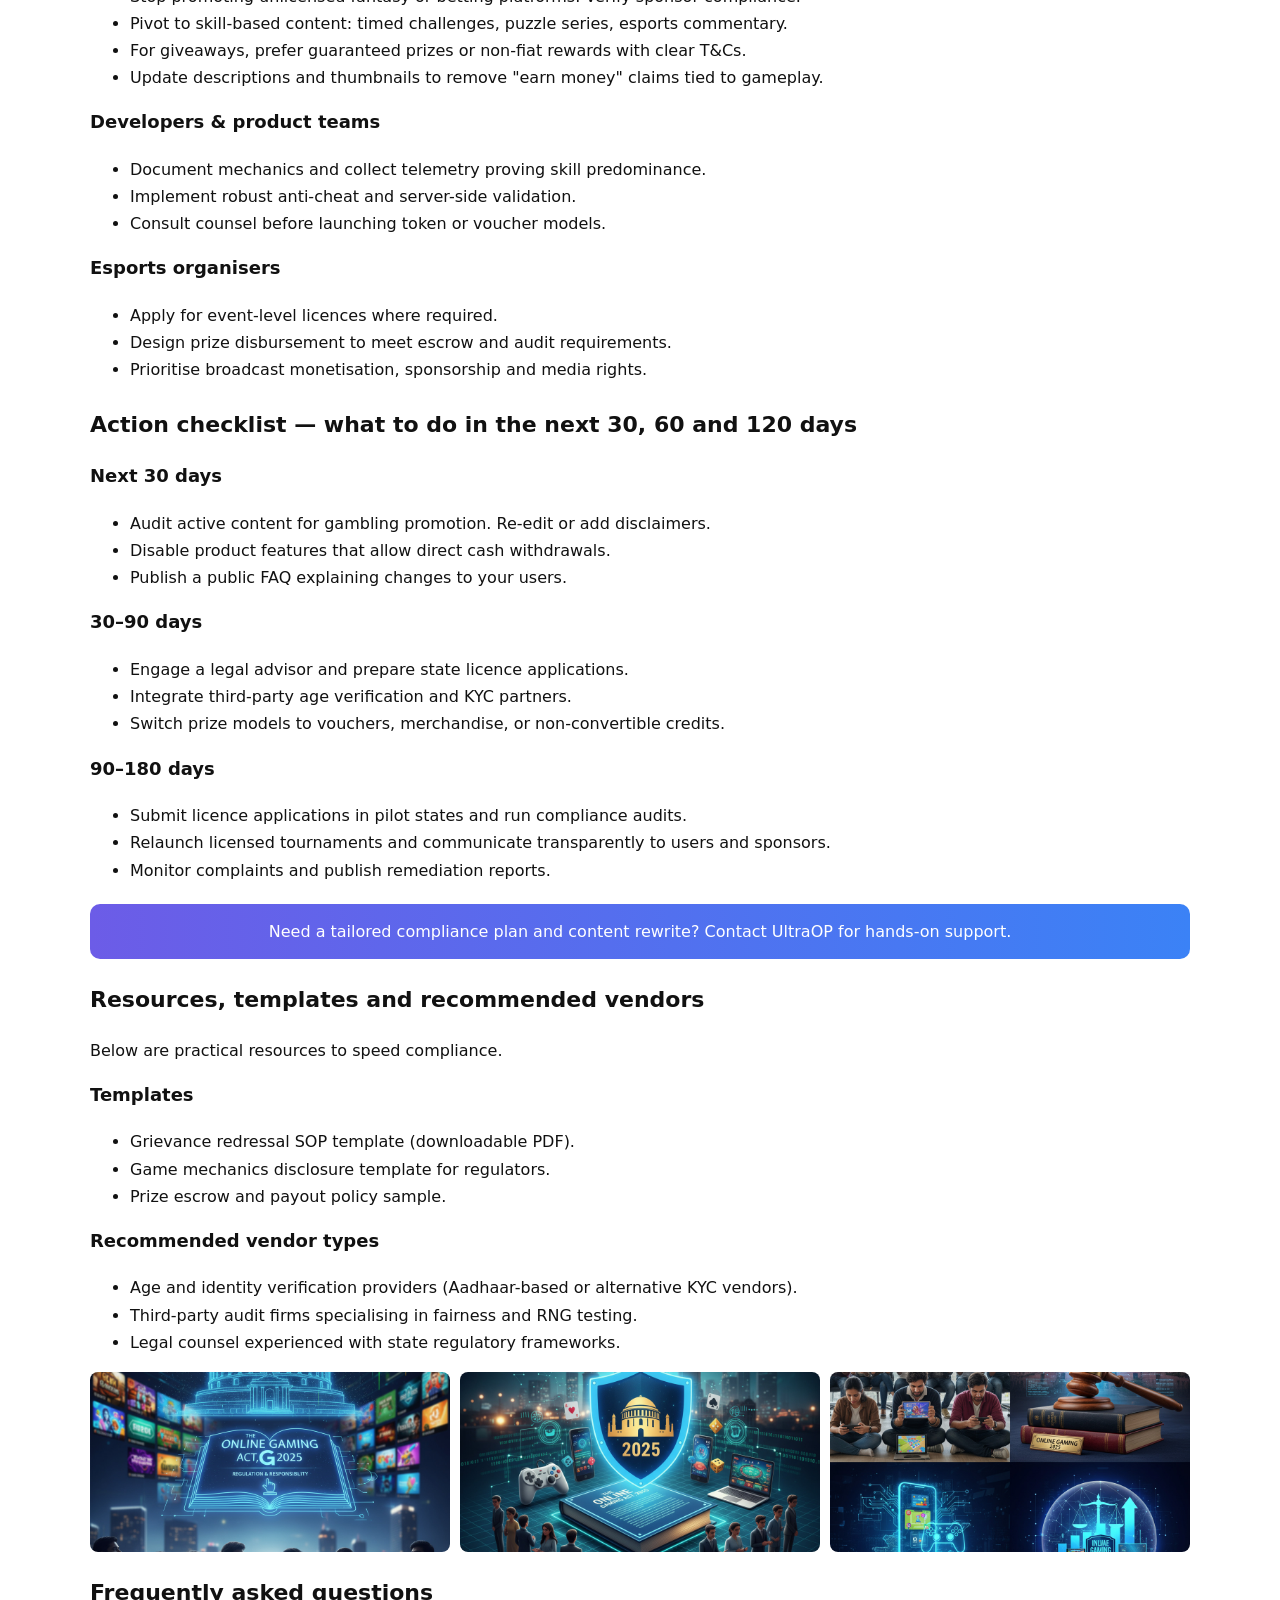
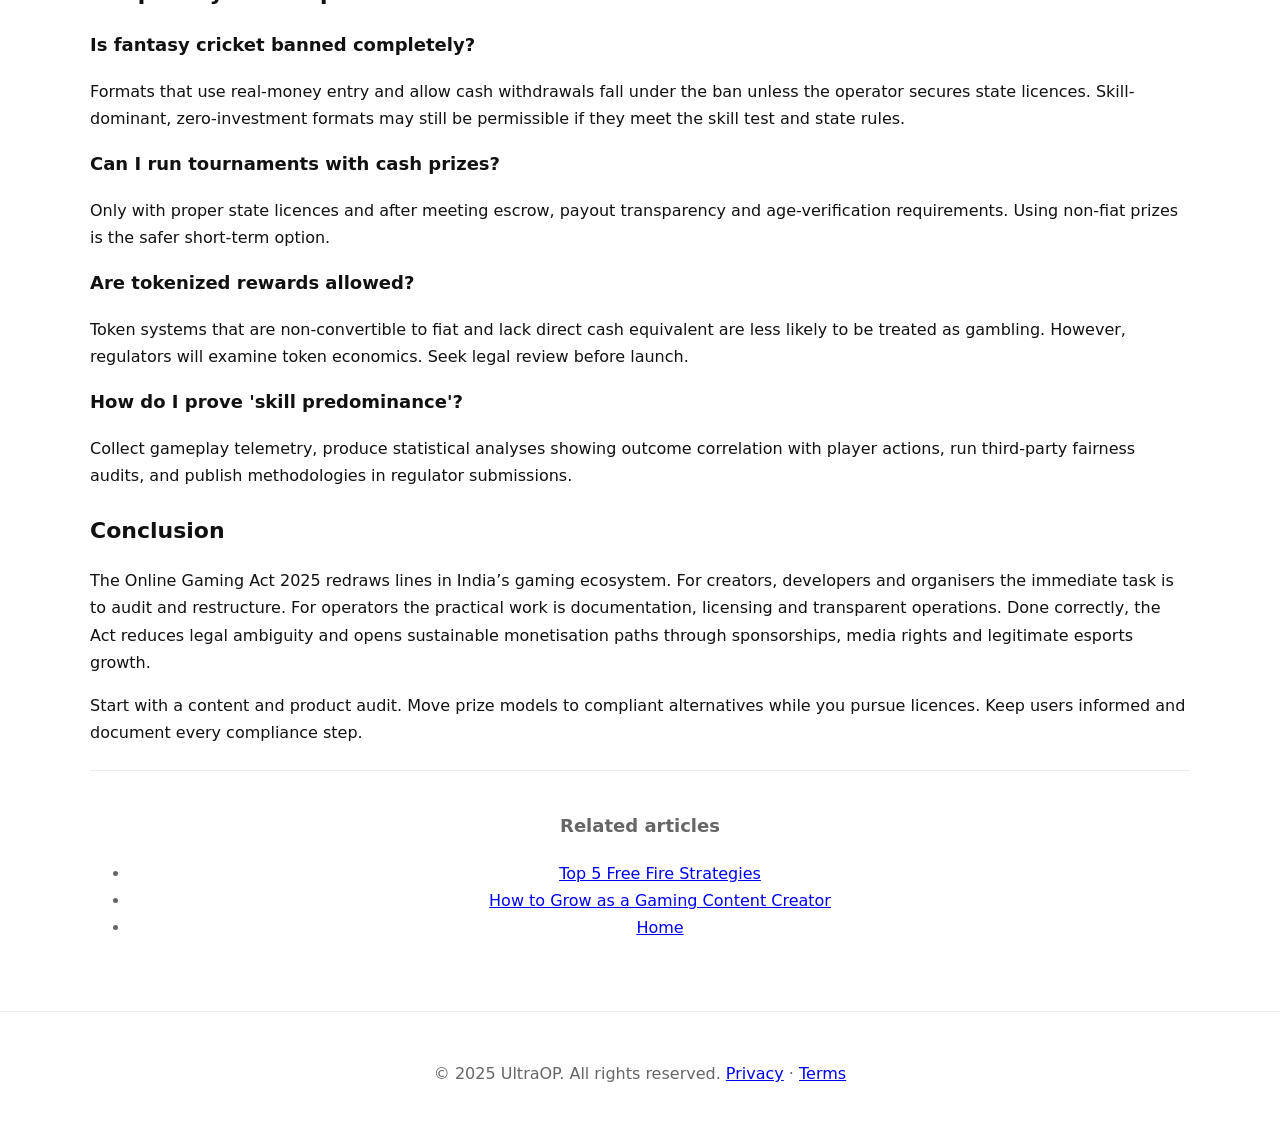
==== commit 38d6f133: "Update index.html" ====
--- a/blog/online-gaming-act-2025/index.html
+++ b/blog/online-gaming-act-2025/index.html
@@ -1,41 +1,44 @@
-﻿<!DOCTYPE html>
+<!DOCTYPE html>
 <html lang="en">
 <head>
-  <meta charset="utf-8">
-  <meta name="viewport" content="width=device-width, initial-scale=1">
-  <title>India’s Online Gaming Act 2025 Explained | UltraOP</title>
-  <meta name="description" content="Complete, in-depth guide to India’s Online Gaming Act 2025. Learn what changed, allowed vs prohibited games, state licensing details, compliance checklist for creators and platforms, SEO and practical steps to pivot.">
-  <meta name="keywords" content="Online Gaming Act 2025, India gaming law, esports regulation, skill games, real money ban, state licensing, gaming compliance">
-  <link rel="canonical" href="https://yourdomain.com/blog/indias-online-gaming-act-2025-explained.html">
+  <meta charset="utf-8" />
+  <meta name="viewport" content="width=device-width, initial-scale=1" />
+  <title>India’s Online Gaming Act 2025 Explained — What Creators, Platforms & Players Must Know</title>
+
+  <!-- Primary Meta -->
+  <meta name="description" content="In-depth guide to India’s Online Gaming Act 2025: what changed, allowed vs prohibited games, state licensing mechanics, compliance steps for creators and platforms, detailed action checklist and FAQs." />
+  <meta name="keywords" content="Online Gaming Act 2025, India gaming law, esports regulation, skill games, real money ban, state licensing, gaming compliance" />
+  <link rel="canonical" href="https://ultraop.in/blog/indias-online-gaming-act-2025-explained.html" />
 
   <!-- Open Graph -->
-  <meta property="og:title" content="India’s Online Gaming Act 2025 Explained | UltraOP">
-  <meta property="og:description" content="Complete, in-depth guide to India’s Online Gaming Act 2025. What is banned, what is allowed, how state licensing works, and practical compliance steps for creators and platforms.">
-  <meta property="og:image" content="https://yourdomain.com/blog/images/og-online-gaming-act-2025.jpg">
-  <meta property="og:image:alt" content="Infographic showing Before and After changes under India's Online Gaming Act 2025">
-  <meta property="og:type" content="article">
-  <meta property="og:url" content="https://yourdomain.com/blog/indias-online-gaming-act-2025-explained.html">
-
-  <!-- Twitter Card -->
-  <meta name="twitter:card" content="summary_large_image">
-  <meta name="twitter:title" content="India’s Online Gaming Act 2025 Explained | UltraOP">
-  <meta name="twitter:description" content="Complete, in-depth guide to India’s Online Gaming Act 2025. What is banned, what is allowed, how state licensing works, and practical compliance steps for creators and platforms.">
-  <meta name="twitter:image" content="https://yourdomain.com/blog/images/og-online-gaming-act-2025.jpg">
-
-  <!-- Minimal CSS (adapt to site CSS) -->
+  <meta property="og:title" content="India’s Online Gaming Act 2025 Explained — What Creators, Platforms & Players Must Know" />
+  <meta property="og:description" content="In-depth guide to India’s Online Gaming Act 2025: what changed, allowed vs prohibited games, state licensing mechanics, compliance steps for creators and platforms, detailed action checklist and FAQs." />
+  <meta property="og:image" content="https://ultraop.in/blog/images/og-online-gaming-act-2025.jpg" />
+  <meta property="og:image:alt" content="Infographic: Before and After Online Gaming Act 2025" />
+  <meta property="og:type" content="article" />
+  <meta property="og:url" content="https://ultraop.in/blog/indias-online-gaming-act-2025-explained.html" />
+
+  <!-- Twitter -->
+  <meta name="twitter:card" content="summary_large_image" />
+  <meta name="twitter:title" content="India’s Online Gaming Act 2025 Explained — What Creators, Platforms & Players Must Know" />
+  <meta name="twitter:description" content="In-depth guide to India’s Online Gaming Act 2025: what changed, allowed vs prohibited games, state licensing mechanics, compliance steps for creators and platforms, detailed action checklist and FAQs." />
+  <meta name="twitter:image" content="https://ultraop.in/blog/images/og-online-gaming-act-2025.jpg" />
+
+  <!-- Styles (minimal; adapt to site CSS) -->
+  <link rel="stylesheet" href="/assets/css/style.css">
   <style>
     :root{--max:1100px;--accent:#6C5CE7}
-    body{font-family:Inter,system-ui,Arial,sans-serif;margin:0;color:#111;line-height:1.7;background:#fff}
-    .container{max-width:var(--max);margin:0 auto;padding:20px}
-    header.site-header{position:sticky;top:0;background:#fff;border-bottom:1px solid #eee;z-index:1000}
-    .header-inner{display:flex;align-items:center;justify-content:space-between;padding:10px 0}
-    .logo{font-weight:700;color:#111;text-decoration:none;font-size:20px}
-    nav.main-nav ul{display:flex;gap:18px;list-style:none;padding:0;margin:0}
-    nav.main-nav a{color:#333;text-decoration:none;font-weight:500;font-size:15px}
-    .search-input{padding:6px 10px;border:1px solid #ddd;border-radius:6px}
-    .post-title{font-size:30px;margin:18px 0 6px}
-    .meta{color:#666;font-size:14px;margin-bottom:12px}
-    .hero{border-radius:10px;overflow:hidden;margin:12px 0}
+    body{font-family:Inter,system-ui,Arial,sans-serif;color:#111;margin:0;background:#fff;line-height:1.7}
+    .container{max-width:var(--max);margin:24px auto;padding:0 18px}
+    nav#navbar{background:#fff;border-bottom:1px solid #eee;position:sticky;top:0;z-index:1000}
+    nav#navbar .container{display:flex;align-items:center;justify-content:space-between;padding:10px 0}
+    nav#navbar .logo a{font-weight:700;color:#111;text-decoration:none}
+    nav#navbar ul{display:flex;gap:18px;list-style:none;padding:0;margin:0}
+    nav#navbar ul li a{color:#333;text-decoration:none}
+    .post-header{margin:20px 0}
+    .post-title{font-size:30px;margin:6px 0}
+    .post-meta{color:#666;font-size:14px}
+    .hero{border-radius:10px;overflow:hidden;margin:18px 0}
     .hero img{width:100%;height:auto;display:block}
     .toc{background:#fbfbff;border-left:4px solid var(--accent);padding:12px;border-radius:8px;margin:12px 0}
     .content h2{font-size:22px;margin-top:22px}
@@ -44,363 +47,356 @@
     table th,table td{padding:10px;border:1px solid #eee;text-align:left}
     .img-grid{display:grid;grid-template-columns:repeat(3,1fr);gap:10px;margin:14px 0}
     .img-grid img{width:100%;height:180px;object-fit:cover;border-radius:8px}
-    .two-col{display:grid;grid-template-columns:1fr 1fr;gap:18px}
-    @media(max-width:900px){.img-grid{grid-template-columns:repeat(2,1fr)}.two-col{grid-template-columns:1fr}}
+    @media(max-width:900px){.img-grid{grid-template-columns:repeat(2,1fr)}}
     .cta{background:linear-gradient(90deg,var(--accent),#3b82f6);color:#fff;padding:14px;border-radius:10px;text-align:center;margin:20px 0}
-    footer{padding:24px 0;text-align:center;color:#666}
-    .badge{display:inline-block;background:#eef; padding:6px 10px;border-radius:999px;margin-right:8px;font-size:13px}
+    .badge{display:inline-block;background:#eef;padding:6px 10px;border-radius:999px;margin-right:8px}
+    footer{padding:24px 0;text-align:center;color:#666;border-top:1px solid #eee;margin-top:30px}
   </style>
 
-  <!-- JSON-LD Article + FAQ -->
+  <!-- Structured Data: Article + FAQ + Breadcrumb -->
   <script type="application/ld+json">
   {
     "@context":"https://schema.org",
-    "@type":"Article",
-    "headline":"India’s Online Gaming Act 2025 Explained",
-    "description":"Complete, in-depth guide to India’s Online Gaming Act 2025. What is banned, what is allowed, how state licensing works, and practical compliance steps for creators and platforms.",
-    "image":["https://yourdomain.com/blog/images/og-online-gaming-act-2025.jpg","https://yourdomain.com/blog/images/001.jpg"],
-    "author":{"@type":"Person","name":"UltraOP"},
-    "publisher":{"@type":"Organization","name":"UltraOP","logo":{"@type":"ImageObject","url":"https://yourdomain.com/assets/images/logo.png"}},
-    "datePublished":"2025-06-15",
-    "mainEntityOfPage":{"@type":"WebPage","@id":"https://yourdomain.com/blog/indias-online-gaming-act-2025-explained.html"},
-    "mainEntity":[
-      {"@type":"Question","name":"Is fantasy cricket banned under the Online Gaming Act 2025?","acceptedAnswer":{"@type":"Answer","text":"If the fantasy platform allows real-money entry or withdrawals then it falls under the ban unless properly licensed. Zero-investment, skill-focused models may be permitted where they can prove skill predominance."}},
-      {"@type":"Question","name":"Can creators display cash-prize tournaments on stream?","acceptedAnswer":{"@type":"Answer","text":"Only if the platform or organiser has valid state licences and adheres to payout transparency and age-verification rules. Until licensed, creators should avoid promoting real-money tournaments."}}
+    "@graph":[
+      {
+        "@type":"WebSite",
+        "@id":"https://ultraop.in/#website",
+        "url":"https://ultraop.in/",
+        "name":"UltraOP",
+        "publisher":{"@type":"Organization","name":"UltraOP"}
+      },
+      {
+        "@type":"BreadcrumbList",
+        "itemListElement":[
+          {"@type":"ListItem","position":1,"name":"Home","item":"https://ultraop.in/"},
+          {"@type":"ListItem","position":2,"name":"Blog","item":"https://ultraop.in/blog/"},
+          {"@type":"ListItem","position":3,"name":"India’s Online Gaming Act 2025 Explained","item":"https://ultraop.in/blog/indias-online-gaming-act-2025-explained.html"}
+        ]
+      },
+      {
+        "@type":"Article",
+        "@id":"https://ultraop.in/blog/indias-online-gaming-act-2025-explained.html#article",
+        "headline":"India’s Online Gaming Act 2025 Explained — What Creators, Platforms & Players Must Know",
+        "description":"In-depth guide to India’s Online Gaming Act 2025: what changed, allowed vs prohibited games, state licensing mechanics, compliance steps for creators and platforms, detailed action checklist and FAQs.",
+        "image":["https://ultraop.in/blog/images/og-online-gaming-act-2025.jpg","https://ultraop.in/blog/images/001.jpg"],
+        "author":{"@type":"Person","name":"UltraOP"},
+        "publisher":{"@type":"Organization","name":"UltraOP","logo":{"@type":"ImageObject","url":"https://ultraop.in/assets/images/logo.png"}},
+        "datePublished":"2025-06-15",
+        "mainEntityOfPage":{"@type":"WebPage","@id":"https://ultraop.in/blog/indias-online-gaming-act-2025-explained.html"}
+      },
+      {
+        "@type":"FAQPage",
+        "mainEntity":[
+          {"@type":"Question","name":"Is fantasy cricket banned under the Online Gaming Act 2025?","acceptedAnswer":{"@type":"Answer","text":"If a fantasy product uses real-money entry and allows withdrawals then it falls under the ban unless the operator obtains state-specific permission. Zero-investment or purely skill-based models may be allowed."}},
+          {"@type":"Question","name":"Can streamers host tournaments with cash prizes?","acceptedAnswer":{"@type":"Answer","text":"Cash prizes are allowed only when organisers and platforms have required state licences and comply with escrow, payout transparency and age-verification rules. Without licences, non-fiat rewards are safer."}},
+          {"@type":"Question","name":"What is the 'skill vs chance' test?","acceptedAnswer":{"@type":"Answer","text":"The test examines whether player skill predominates over chance in determining outcomes. Operators must document mechanics, provide evidence such as gameplay logs, and statistically demonstrate skill predominance."}}
+        ]
+      }
     ]
   }
   </script>
 </head>
 <body>
-  <!-- Header -->
-  <header class="site-header" role="banner">
-    <div class="container header-inner">
-      <div class="logo"><a href="../../index.html">Ultra<span class="highlight">OP</span></a></div>
-      <nav class="main-nav" role="navigation" aria-label="Main">
-        <ul>
+  <!-- Navigation -->
+  <nav id="navbar" role="navigation" aria-label="Main navigation">
+    <div class="container">
+      <div class="logo"><a href="../../index.html">Ultra<span style="color:var(--accent)">OP</span></a></div>
+      <ul>
+        <li><a href="../../index.html#about">About</a></li>
+        <li><a href="../../index.html#channels">Channels</a></li>
+        <li><a href="../../games.html">Games</a></li>
+        <li><a href="../../blog.html" aria-current="page">Blog</a></li>
+        <li><a href="../../index.html#support">Support</a></li>
+        <li><a href="../../index.html#contact">Contact</a></li>
+      </ul>
+    </div>
+  </nav>
+
+  <main class="container">
+    <header class="post-header">
+      <h1 class="post-title">India’s Online Gaming Act 2025 Explained — What Creators, Platforms & Players Must Know</h1>
+      <p class="post-meta">Gaming • Sept 06, 2025 • UltraOP</p>
+    </header>
+
+    <!-- Hero (responsive) -->
+    <figure class="hero" role="figure" aria-label="Hero infographic">
+      <img
+        src="images/og-online-gaming-act-2025.jpg"
+        srcset="images/001.jpg 1200w, images/003.jpg 1200w, images/og-online-gaming-act-2025.jpg 1200w"
+        sizes="(max-width:800px) 100vw, 1100px"
+        alt="Infographic showing Before and After changes under India's Online Gaming Act 2025"
+        loading="lazy">
+      <figcaption style="font-size:14px;color:#666;padding:8px 0">Hero infographic: Before & After — Online Gaming Act 2025</figcaption>
+    </figure>
+
+    <nav class="toc" aria-label="Table of contents" role="navigation">
+      <strong>Contents</strong>
+      <ul>
+        <li><a href="#summary">Summary</a></li>
+        <li><a href="#why">Why regulation arrived</a></li>
+        <li><a href="#key-provisions">Key provisions</a></li>
+        <li><a href="#allowed">Allowed vs Prohibited</a></li>
+        <li><a href="#state">State licensing & compliance</a></li>
+        <li><a href="#case">Case study</a></li>
+        <li><a href="#creators">Implications for creators</a></li>
+        <li><a href="#checklist">Action checklist</a></li>
+        <li><a href="#faqs">FAQs</a></li>
+        <li><a href="#resources">Resources & next steps</a></li>
+      </ul>
+    </nav>
+
+    <article class="content" id="article-body" itemscope itemtype="https://schema.org/Article">
+      <!-- SUMMARY -->
+      <section id="summary">
+        <h2>Summary</h2>
+        <p>
+          The Online Gaming Act 2025 creates a legal boundary between gambling and competitive gaming in India. It bans unlicensed real-money wagering while providing a regulated route for esports and skill-based games. The law delegates licensing powers to state governments, mandates age verification and grievance redressal, and imposes transparency and financial safeguards where prizes or entry fees remain permissible under licence.
+        </p>
+        <p>
+          This article explains the Act in plain language, covers operational impact for creators and platforms, gives a practical compliance checklist, offers a case study, and answers the most common FAQs operators and creators will face.
+        </p>
+      </section>
+
+      <!-- WHY -->
+      <section id="why">
+        <h2>Why India introduced this regulation</h2>
+        <p>
+          India’s gaming boom created a tension between consumer protection and industry growth. Key drivers for regulation:
+        </p>
+        <ul>
+          <li><strong>Rapid adoption:</strong> Mobile penetration and affordable data made gaming ubiquitous.</li>
+          <li><strong>Real-money schemes:</strong> Fantasy and betting models blurred lines between skill and gambling.</li>
+          <li><strong>Social harms:</strong> Reports of addiction, financial loss and fraud spurred calls for protection.</li>
+          <li><strong>Fragmented state responses:</strong> Patchwork state rules created legal uncertainty for operators.</li>
+        </ul>
+        <p>
+          Legislators aimed to protect consumers while preserving a legitimate space for esports and skill-driven innovation.
+        </p>
+      </section>
+
+      <!-- KEY PROVISIONS -->
+      <section id="key-provisions">
+        <h2>Key provisions — plain language breakdown</h2>
+
+        <h3>Esports recognition</h3>
+        <p>
+          Esports are explicitly recognised as regulated competitive activities. Organisers and platforms must register, implement anti-cheat measures and meet match integrity standards. Licensed esports events can monetise through sponsorships, ad revenue and broadcast rights.
+        </p>
+
+        <h3>Ban on currency-based games</h3>
+        <p>
+          The Act prohibits games that enable direct staking of fiat currency where users can win or lose money, unless a state license permits the activity. This targets many fantasy and betting products that use entry fees and cash withdrawals.
+        </p>
+
+        <h3>Skill vs chance test</h3>
+        <p>
+          The law codifies a test to determine whether outcomes are primarily skill-based. Operators must maintain documentation, logs and statistical evidence to prove skill predominance. Regulators can demand audits and third-party expert reports.
+        </p>
+
+        <h3>State licensing model</h3>
+        <p>
+          Licensing is state-driven. Operators must apply and comply with rules in every state where they provide services. States can set fees, thresholds for stakes and reporting schedules.
+        </p>
+
+        <h3>Age verification and grievance redressal</h3>
+        <p>
+          Platforms must implement robust 18+ verification and provide a visible grievance mechanism with defined response timelines.
+        </p>
+
+        <h3>Financial transparency</h3>
+        <p>
+          Where prizes or entry fees are permitted, platforms must use escrow/trust arrangements for prize pools and publish payout timelines and audit reports.
+        </p>
+      </section>
+
+      <!-- ALLOWED VS PROHIBITED -->
+      <section id="allowed">
+        <h2>Allowed vs Prohibited — operational guidance</h2>
+        <p>Below is a practical separation with examples and compliance notes.</p>
+
+        <table aria-label="Allowed vs Prohibited table">
+          <thead><tr><th>Allowed (with compliance)</th><th>Prohibited</th></tr></thead>
+          <tbody>
+            <tr><td>Skill-based competitions (chess, timed-coding, trivia with measurable skill)</td><td>Real-money gambling (rummy, roulette, betting platforms)</td></tr>
+            <tr><td>Licensed esports tournaments and broadcasts</td><td>Fantasy platforms enabling cash deposits & withdrawals without licence</td></tr>
+            <tr><td>Monetisation via ads, sponsorships, subscriptions</td><td>In-game fiat betting systems that pay winners cash</td></tr>
+            <tr><td>Prize models using vouchers, merchandise, or platform credit (where permitted)</td><td>Chance-driven lotteries and sweepstakes operating as gambling</td></tr>
+          </tbody>
+        </table>
+
+        <h3>Grey areas and safe design patterns</h3>
+        <p>
+          Grey areas include virtual tokens and reward points. Safe options:
+        </p>
+        <ul>
+          <li>Make tokens non-convertible to fiat.</li>
+          <li>Offer non-fiat rewards: merchandise, subscriptions, in-platform perks.</li>
+          <li>Publish probability/fairness reports and third-party audits.</li>
+        </ul>
+      </section>
+
+      <!-- STATE LICENSING -->
+      <section id="state">
+        <h2>State licensing & practical compliance mechanics</h2>
+        <p>
+          Because licensing is state-level, multi-jurisdiction planning is essential. Below are standard application and compliance elements you will face.
+        </p>
+
+        <h3>Typical application requirements</h3>
+        <ul>
+          <li>Company incorporation documents and KYC of senior officers.</li>
+          <li>Detailed product/game mechanics documentation and source of randomness algorithms.</li>
+          <li>Third-party fairness audits and telemetry reports.</li>
+          <li>Age-verification processes and vendor details.</li>
+          <li>Grievance redressal SOP, contact windows, SLA commitments.</li>
+          <li>Escrow/trust account setup for prize funds (if applicable).</li>
+        </ul>
+
+        <h3>Post-licence compliance</h3>
+        <ol>
+          <li>Periodic audits and reporting (monthly/quarterly depending on state).</li>
+          <li>On-demand investigations into complaints or suspected fraud.</li>
+          <li>Transparency obligations: publish payout timelines and probability metrics.</li>
+        </ol>
+
+        <h3>Penalties and enforcement</h3>
+        <p>
+          Non-compliance can result in fines, service suspension in the state, and ISP-level blocking on regulator request. Remediation deadlines and repeat-violation escalations are common.
+        </p>
+      </section>
+
+      <!-- CASE STUDY -->
+      <section id="case">
+        <h2>Case study: "Gamio" — step-by-step pivot to compliance</h2>
+        <p>
+          Timeline and actions Gamio (hypothetical) took to move from risky model to compliant operator.
+        </p>
+        <ol>
+          <li><strong>30 days:</strong> Freeze cash withdrawals and disable real-money features.</li>
+          <li><strong>60 days:</strong> Segment products into certified "Skill Mode" and "Casual Mode"; publish mechanics and baseline fairness report.</li>
+          <li><strong>90–120 days:</strong> Apply for pilot licences in two states; set up escrow for sponsored prize pools; integrate third-party age verification.</li>
+          <li><strong>120+ days:</strong> Relaunch tournaments in licensed states with sponsor agreements and regional marketing; publish audit summary and grievance portal metrics.</li>
+        </ol>
+        <p>Result: Gamio retained user trust and opened sponsor revenue channels while avoiding enforcement risk.</p>
+      </section>
+
+      <!-- IMPLICATIONS -->
+      <section id="creators">
+        <h2>Implications for creators, streamers and developers</h2>
+
+        <h3>Creators and streamers</h3>
+        <ul>
+          <li>Stop promoting unlicensed fantasy or betting platforms. Verify sponsor compliance.</li>
+          <li>Pivot to skill-based content: timed challenges, puzzle series, esports commentary.</li>
+          <li>For giveaways, prefer guaranteed prizes or non-fiat rewards with clear T&Cs.</li>
+          <li>Update descriptions and thumbnails to remove "earn money" claims tied to gameplay.</li>
+        </ul>
+
+        <h3>Developers & product teams</h3>
+        <ul>
+          <li>Document mechanics and collect telemetry proving skill predominance.</li>
+          <li>Implement robust anti-cheat and server-side validation.</li>
+          <li>Consult counsel before launching token or voucher models.</li>
+        </ul>
+
+        <h3>Esports organisers</h3>
+        <ul>
+          <li>Apply for event-level licences where required.</li>
+          <li>Design prize disbursement to meet escrow and audit requirements.</li>
+          <li>Prioritise broadcast monetisation, sponsorship and media rights.</li>
+        </ul>
+      </section>
+
+      <!-- ACTION CHECKLIST -->
+      <section id="checklist">
+        <h2>Action checklist — what to do in the next 30, 60 and 120 days</h2>
+
+        <h3>Next 30 days</h3>
+        <ul>
+          <li>Audit active content for gambling promotion. Re-edit or add disclaimers.</li>
+          <li>Disable product features that allow direct cash withdrawals.</li>
+          <li>Publish a public FAQ explaining changes to your users.</li>
+        </ul>
+
+        <h3>30–90 days</h3>
+        <ul>
+          <li>Engage a legal advisor and prepare state licence applications.</li>
+          <li>Integrate third-party age verification and KYC partners.</li>
+          <li>Switch prize models to vouchers, merchandise, or non-convertible credits.</li>
+        </ul>
+
+        <h3>90–180 days</h3>
+        <ul>
+          <li>Submit licence applications in pilot states and run compliance audits.</li>
+          <li>Relaunch licensed tournaments and communicate transparently to users and sponsors.</li>
+          <li>Monitor complaints and publish remediation reports.</li>
+        </ul>
+
+        <div class="cta">Need a tailored compliance plan and content rewrite? Contact UltraOP for hands-on support.</div>
+      </section>
+
+      <!-- RESOURCES & REFERENCE IMAGES -->
+      <section id="resources">
+        <h2>Resources, templates and recommended vendors</h2>
+        <p>Below are practical resources to speed compliance.</p>
+
+        <h3>Templates</h3>
+        <ul>
+          <li>Grievance redressal SOP template (downloadable PDF).</li>
+          <li>Game mechanics disclosure template for regulators.</li>
+          <li>Prize escrow and payout policy sample.</li>
+        </ul>
+
+        <h3>Recommended vendor types</h3>
+        <ul>
+          <li>Age and identity verification providers (Aadhaar-based or alternative KYC vendors).</li>
+          <li>Third-party audit firms specialising in fairness and RNG testing.</li>
+          <li>Legal counsel experienced with state regulatory frameworks.</li>
+        </ul>
+
+        <div class="img-grid" aria-hidden="false">
+          <img src="images/001.jpg" alt="Esports event illustration" loading="lazy">
+          <img src="images/003.jpg" alt="Regulation and licensing visual" loading="lazy">
+          <img src="images/004.jpg" alt="Revenue flowchart and compliance model" loading="lazy">
+        </div>
+      </section>
+
+      <!-- FAQ -->
+      <section id="faqs">
+        <h2>Frequently asked questions</h2>
+
+        <h3>Is fantasy cricket banned completely?</h3>
+        <p>Formats that use real-money entry and allow cash withdrawals fall under the ban unless the operator secures state licences. Skill-dominant, zero-investment formats may still be permissible if they meet the skill test and state rules.</p>
+
+        <h3>Can I run tournaments with cash prizes?</h3>
+        <p>Only with proper state licences and after meeting escrow, payout transparency and age-verification requirements. Using non-fiat prizes is the safer short-term option.</p>
+
+        <h3>Are tokenized rewards allowed?</h3>
+        <p>Token systems that are non-convertible to fiat and lack direct cash equivalent are less likely to be treated as gambling. However, regulators will examine token economics. Seek legal review before launch.</p>
+
+        <h3>How do I prove 'skill predominance'?</h3>
+        <p>Collect gameplay telemetry, produce statistical analyses showing outcome correlation with player actions, run third-party fairness audits, and publish methodologies in regulator submissions.</p>
+      </section>
+
+      <!-- CONCLUSION -->
+      <section id="conclusion">
+        <h2>Conclusion</h2>
+        <p>
+          The Online Gaming Act 2025 redraws lines in India’s gaming ecosystem. For creators, developers and organisers the immediate task is to audit and restructure. For operators the practical work is documentation, licensing and transparent operations. Done correctly, the Act reduces legal ambiguity and opens sustainable monetisation paths through sponsorships, media rights and legitimate esports growth.
+        </p>
+        <p>
+          Start with a content and product audit. Move prize models to compliant alternatives while you pursue licences. Keep users informed and document every compliance step.
+        </p>
+      </section>
+
+      <!-- Related articles -->
+      <footer style="margin-top:24px">
+        <h3>Related articles</h3>
+        <ul>
+          <li><a href="../top-freefire-strategies/index.html">Top 5 Free Fire Strategies</a></li>
+          <li><a href="../grow-as-gaming-creator/index.html">How to Grow as a Gaming Content Creator</a></li>
           <li><a href="../../index.html#home">Home</a></li>
-          <li><a href="../../blog.html" class="active">Blog</a></li>
-          <li><a href="../../games.html">Games</a></li>
-          <li><a href="../../index.html#about">About</a></li>
-          <li><a href="../../index.html#contact">Contact</a></li>
-        </ul>
-        <div class="mobile-menu">
-        <i class="fas fa-bars"></i>
-      </div>
-    </nav>
-  </header>
-
-  <!-- Main article -->
-  <main class="container" id="main">
-    <article itemscope itemtype="https://schema.org/Article">
-      <header>
-        <h1 itemprop="headline" class="post-title">India’s Online Gaming Act 2025 Explained</h1>
-        <p class="meta">Gaming • Sept 06, 2025 • 95,605 views • <span itemprop="author">UltraOP</span></p>
-      </header>
-
-      <!-- Hero with responsive srcset -->
-      <div class="hero" role="figure" aria-label="Hero infographic">
-        <img
-          src="images/og-online-gaming-act-2025.jpg"
-          srcset="images/001.jpg 1200w, images/003.jpg 1200w, images/og-online-gaming-act-2025.jpg 1200w"
-          sizes="(max-width:800px) 100vw, 1100px"
-          alt="Infographic showing Before and After: Online Gaming Act 2025"
-          loading="lazy"
-          itemprop="image">
-      </div>
-
-      <!-- Table of contents -->
-      <nav class="toc" aria-label="Table of contents">
-        <strong>Table of contents</strong>
-        <ul>
-          <li><a href="#intro">Introduction</a></li>
-          <li><a href="#background">Context & Background</a></li>
-          <li><a href="#key-provisions">Key Provisions</a></li>
-          <li><a href="#allowed-prohibited">Allowed vs Prohibited</a></li>
-          <li><a href="#state-licensing">State Licensing & Compliance</a></li>
-          <li><a href="#case-study">Case Study</a></li>
-          <li><a href="#implications">Implications for Creators & Platforms</a></li>
-          <li><a href="#action-items">Action Items & Checklist</a></li>
-          <li><a href="#seo">SEO & Distribution Tips</a></li>
-          <li><a href="#faqs">FAQs</a></li>
-          <li><a href="#conclusion">Conclusion</a></li>
-        </ul>
-      </nav>
-
-      <div class="content" id="article-body">
-        <!-- INTRO -->
-        <section id="intro">
-          <h2>Introduction</h2>
-          <p>
-            The Online Gaming Act 2025 marks a structural shift in India’s approach to digital gaming. It responds to years of policy ambiguity by banning unregulated real-money wagering while creating a regulated pathway for esports and skill-based competitions. That dual approach aims to curb gambling harms without stifling legitimate competitive gaming and innovation.
-          </p>
-          <p>
-            This article provides a detailed, practical guide. It explains what the law changes, how to interpret “skill vs chance”, what operators and creators must do to comply, state licensing mechanics, and step-by-step actions you can take today to pivot content or product offerings. The content is aimed at creators, streamers, indie developers, platform operators, and esports organizers.
-          </p>
-        </section>
-
-        <!-- BACKGROUND -->
-        <section id="background">
-          <h2>Context & Background</h2>
-          <p>
-            Online gaming in India exploded after 2020. Mobile-first, low-cost data and a large youth cohort created an enormous market for casual, competitive and fantasy games. Alongside legitimate growth, several problems emerged: unregulated real-money play, addiction concerns, opaque payout mechanics, fraudulent operators, and social harms amplified through influencer promotions.
-          </p>
-          <p>
-            Lawmakers and regulators faced pressure from multiple directions. Consumer protection groups demanded stricter oversight. State governments acted with patchwork bans and rules. Industry stakeholders requested clarity so they could invest and build. The 2025 Act tries to resolve these tensions by applying a regulatory framework that separates skill-based and competitive gaming from gambling while placing licensing powers at the state level.
-          </p>
-          <h3>Why the law matters</h3>
-          <ul>
-            <li>Clarity reduces legal risk for legitimate esports businesses and sponsors.</li>
-            <li>Consumer safeguards protect vulnerable users and reduce fraud.</li>
-            <li>State licensing allows regionalised enforcement tailored to local concerns.</li>
-          </ul>
-        </section>
-
-        <!-- KEY PROVISIONS -->
-        <section id="key-provisions">
-          <h2>Key Provisions of the Act</h2>
-          <p>
-            The Act contains several high-impact provisions. Below is a breakdown of the most important legal elements and practical implications.
-          </p>
-
-          <h3>1. Recognition of Esports</h3>
-          <p>
-            Esports receive formal recognition as a regulated competitive activity. Organizers, tournament operators, and platform hosts must register and meet minimum standards for match integrity, anti-cheat mechanisms, and transparency in prize distribution. Licenses for esports permit monetisation through sponsorships, advertising, broadcast rights and merchandise.
-          </p>
-
-          <h3>2. Ban on Currency-Based/Real-Money Games</h3>
-          <p>
-            Any game that requires or facilitates real-money wagering, where fiat currency is staked and can be won or lost, is generally prohibited unless the operator holds valid state licences with explicit permission. This includes many fantasy sports implementations that involve entry fees and cash withdrawals.
-          </p>
-
-          <h3>3. Skill vs Chance Test</h3>
-          <p>
-            The Act codifies criteria to determine whether a game is predominantly skill-based. Operators must document game mechanics, provide evidence (analytics, gameplay logs, expert opinions) and show that skill predominance can be demonstrated statistically. If a game fails the skill test it is treated as chance and falls under prohibition.
-          </p>
-
-          <h3>4. State-Level Licensing and Enforcement</h3>
-          <p>
-            States receive authority to issue licences, set fees, and enforce compliance. Registrations are state-specific. Operators must file for licences in each state where they offer services. States may set thresholds for permissible stakes, compliance reporting frequency and audit procedures.
-          </p>
-
-          <h3>5. Mandatory Age Verification and Grievance Mechanism</h3>
-          <p>
-            Platforms must implement robust 18+ verification and publish an accessible grievance redressal channel with defined SLAs. Failure to provide these mechanisms can result in penalties and suspension of operations.
-          </p>
-
-          <h3>6. Financial Safeguards and Transparency</h3>
-          <p>
-            Where permitted, platforms must maintain escrow or trust accounts for prize pools, provide payout timelines, and run third-party audits to assure consumers. Transparent fee disclosures are mandatory.
-          </p>
-        </section>
-
-        <!-- ALLOWED VS PROHIBITED -->
-        <section id="allowed-prohibited">
-          <h2>Allowed vs Prohibited</h2>
-          <p>
-            Understanding the line between allowed and prohibited activity is essential for creators and operators. Below is a practical table and expanded notes.
-          </p>
-
-          <table aria-label="Allowed and prohibited games">
-            <thead><tr><th>Allowed (subject to conditions)</th><th>Prohibited</th></tr></thead>
-            <tbody>
-              <tr><td>Skill-based games (chess, puzzles, coding contests)</td><td>Real-money gambling (rummy, betting platforms)</td></tr>
-              <tr><td>Licensed esports tournaments and broadcasts</td><td>Fantasy platforms with real-money deposits and cash withdrawals</td></tr>
-              <tr><td>Ad, sponsorship and subscription monetisation</td><td>In-game fiat betting mechanisms</td></tr>
-              <tr><td>Low-stake competitions where states allow</td><td>Games primarily determined by chance (lotteries, roulette)</td></tr>
-            </tbody>
-          </table>
-
-          <h3>Notes on grey areas</h3>
-          <p>
-            Some models exist in a grey zone. Virtual currencies, token rewards, reward points, and non-fiat prizes may be permissible if they cannot be converted directly into cash and if regulators accept them. Operators should treat token models cautiously and seek legal validation before launch.
-          </p>
-
-          <div class="img-grid" aria-label="Article images">
-            <img src="images/003.jpg" alt="Regulatory illustration" loading="lazy">
-            <img src="images/004.jpg" alt="Revenue flowchart" loading="lazy">
-            <img src="images/400x200.jpg" alt="Allowed vs Prohibited preview" loading="lazy">
-          </div>
-        </section>
-
-        <!-- STATE LICENSING -->
-        <section id="state-licensing">
-          <h2>State Licensing & Compliance Mechanics</h2>
-          <p>
-            The Act's decentralised approach gives states operational control. Operators need to understand the multi-jurisdictional compliance load this creates and plan accordingly.
-          </p>
-
-          <h3>Registration & Application</h3>
-          <p>
-            Each state requires a separate application. Typical submission requirements include:
-          </p>
-          <ul>
-            <li>Company registration and KYC details.</li>
-            <li>Detailed game mechanics and algorithmic fairness reports.</li>
-            <li>Age verification procedures and third-party verification partners.</li>
-            <li>Grievance redressal SOP and contact points.</li>
-            <li>Escrow/trust fund arrangements for prize pools where applicable.</li>
-            <li>Security and anti-fraud controls.</li>
-          </ul>
-
-          <h3>Compliance Reporting and Audits</h3>
-          <p>
-            Post-licensing, platforms will face periodic audits. Typical audit focus areas:
-          </p>
-          <ul>
-            <li>Transaction trails and payout integrity.</li>
-            <li>Randomised gameplay sampling for fairness.</li>
-            <li>Age-verification logs and grievance closure rates.</li>
-          </ul>
-
-          <h3>Penalties and Suspension</h3>
-          <p>
-            Non-compliance can lead to fines, suspension of services within the state, or national-level blocking requests to ISPs. Operators should treat compliance like a continuous business process not a one-time checkbox.
-          </p>
-        </section>
-
-        <!-- CASE STUDY -->
-        <section id="case-study">
-          <h2>Case Study: How "Gamio" Pivoted to Compliance</h2>
-          <p>
-            "Gamio" is a hypothetical mid-size quiz and fantasy platform that operated across multiple states. After the Act, Gamio took these steps:
-          </p>
-          <ol>
-            <li>Halted all real-money withdrawals while analysing product risk.</li>
-            <li>Segmented products into "Skill Mode" and "Entertainment Mode". Skill Mode required users to pass a short skill demo; winnings remained non-fiat vouchers redeemable for merchandise. Entertainment Mode removed prize mechanics entirely.</li>
-            <li>Applied for licences in two states as a pilot. Submitted gameplay mechanics, third-party fairness audit, and an escrow model for any prize pools.</li>
-            <li>Built a public grievance portal and a 24-hour support team.</li>
-            <li>Reworked marketing to avoid "earn money" claims and focussed on "competitive play" and "skill improvement".</li>
-          </ol>
-          <p>
-            Outcome: Gamio retained active users, regained sponsor confidence, and opened regional tournaments in licensed states.
-          </p>
-        </section>
-
-        <!-- IMPLICATIONS -->
-        <section id="implications">
-          <h2>Implications for Creators, Streamers and Developers</h2>
-          <p>
-            The Act reshapes monetisation and promotional practices. Below are clear implications and recommended pivots.
-          </p>
-
-          <h3>For Streamers and Creators</h3>
-          <ul>
-            <li>Avoid promoting platforms that feature real-money mechanics unless you verify licensing. Sponsorship deals must explicitly state compliance status.</li>
-            <li>Pivot content to skill-based formats: puzzle solves, timed challenges, creative mod tournaments, commentary-driven esports analysis.</li>
-            <li>Use non-fiat rewards for viewer competitions: merchandise, subscriptions, discounts, shoutouts, or platform credits that are not redeemable for cash.</li>
-            <li>Update video descriptions and metadata to remove gambling-related phrases. Use "skill-based", "esports", "competitive" keywords.</li>
-          </ul>
-
-          <h3>For Developers & Product Teams</h3>
-          <ul>
-            <li>Document mechanics and publish transparency reports proving skill predominance.</li>
-            <li>Introduce anti-fraud telemetry and server-side validation to protect match integrity.</li>
-            <li>Work with KYC/age verification providers to implement compliant onboarding flows.</li>
-            <li>Discuss token and voucher models with counsel before implementation.</li>
-          </ul>
-
-          <h3>For Esports Organisers</h3>
-          <ul>
-            <li>Apply for event-level licences where necessary.</li>
-            <li>Design prize and payout mechanics to meet escrow and audit rules.</li>
-            <li>Focus on broadcast-friendly monetisation: sponsorships, ad deals, media rights.</li>
-          </ul>
-        </section>
-
-        <!-- ACTION ITEMS -->
-        <section id="action-items">
-          <h2>Action Items & Compliance Checklist</h2>
-          <p>
-            Use this checklist to convert legal requirements into operational tasks.
-          </p>
-          <ol>
-            <li><strong>Content audit:</strong> List all videos and posts that reference "earn money", "win cash", "real-money", or link to fantasy/betting sites. Re-edit, remove or add disclaimers pending verification.</li>
-            <li><strong>Product audit:</strong> Identify features that accept fiat, allow withdrawals, or display cash prizes. Disable or re-design them immediately.</li>
-            <li><strong>Licensing road-map:</strong> Decide which states you will operate in first. Consult local counsel. Prepare game mechanics, fairness reports, KYC flow, and grievance SOPs.</li>
-            <li><strong>Age verification:</strong> Integrate an age-gate and third-party ID verification for higher-risk features.</li>
-            <li><strong>Prize handling:</strong> If offering rewards, move to escrow accounts and maintain payout logs.</li>
-            <li><strong>Transparency:</strong> Publish terms, probability/fairness info, payout schedules and contact information for grievances.</li>
-            <li><strong>Marketing changes:</strong> Rework thumbnails, titles and CTAs to remove monetisation claims tied to gambling.</li>
-            <li><strong>SEO & metadata:</strong> Update meta descriptions and structured data to reflect "skill-based", "esports", and "compliance".</li>
-            <li><strong>Community communication:</strong> Publish clear user FAQs and timelines about changes to product features and tournaments.</li>
-            <li><strong>Monitor & report:</strong> Set up internal weekly compliance checks and a quarterly external audit plan.</li>
-          </ol>
-
-          <div class="cta">
-            Need a compliance content audit or licensing support? Reach out to UltraOP for a tailored plan.
-          </div>
-        </section>
-
-        <!-- SEO & DISTRIBUTION -->
-        <section id="seo">
-          <h2>SEO, Content Distribution and Off-Page Strategy</h2>
-          <p>
-            To rank this page, combine on-page depth with a focused off-page plan. Below are practical steps prioritised by impact.
-          </p>
-
-          <h3>On-Page</h3>
-          <ul>
-            <li>Primary keyword: <strong>Online Gaming Act 2025</strong>. Use in title, H1, first paragraph, meta description, and multiple H2/H3 headings.</li>
-            <li>Secondary keywords: "India gaming law", "esports regulation", "skill games", "state licensing".</li>
-            <li>Use internal links to at least three related posts. Add an author box and updated date.</li>
-            <li>FAQ schema is implemented. Add 6–8 user-focused questions to expand schema coverage.</li>
-            <li>Optimize images: produce WebP versions, add ALT text with keywords, compress to sub-200KB.</li>
-          </ul>
-
-          <h3>Off-Page</h3>
-          <ol>
-            <li>Create shareable assets: infographic (hero), summary PDF, and a short explainer video. Host them and provide embed code.</li>
-            <li>Target outreach: send the infographic and a short pitch to 30 relevant websites and journalists in gaming, law and tech.</li>
-            <li>Post a 2–3 minute explainer video on YouTube with chapter timestamps and link to the article in description.</li>
-            <li>Answer related questions on Quora and Reddit linking back to the article with value-first comments.</li>
-            <li>Guest post on 2 authoritative outlets covering legal/regulatory or gaming topics and link to the article.</li>
-          </ol>
-        </section>
-
-        <!-- FAQs -->
-        <section id="faqs">
-          <h2>Frequently Asked Questions (FAQs)</h2>
-
-          <h3>Is fantasy cricket banned completely?</h3>
-          <p>
-            Fantasy formats that involve real-money entry and withdrawals are within the scope of the ban unless the platform secures state-level permission. Skill-forward, zero-investment alternatives may be allowed if operators can demonstrate that outcomes depend on skill.
-          </p>
-
-          <h3>Can streamers host giveaways with cash?</h3>
-          <p>
-            Cash giveaways tied to gameplay outcomes risk classification as gambling if they involve stakes and chance. Non-fiat rewards or guaranteed prize draws with transparent T&Cs are safer. Always consult legal counsel for prize mechanics.
-          </p>
-
-          <h3>What happens if a platform fails an audit?</h3>
-          <p>
-            Enforcement varies by state but can include fines, required remediation, and temporary blocking. Repeated violations can result in permanent bans and criminal liability for responsible officers.
-          </p>
-
-          <h3>Are tokenized rewards allowed?</h3>
-          <p>
-            Token models may be permitted if they are non-fungible to fiat and lack direct convertibility to cash. Regulators will evaluate token economics carefully. Seek pre-launch legal review.
-          </p>
-        </section>
-
-        <!-- CONCLUSION -->
-        <section id="conclusion">
-          <h2>Conclusion</h2>
-          <p>
-            The Online Gaming Act 2025 forces a strategic pivot across the Indian gaming ecosystem. For creators and platforms the route forward is to remove or redesign real-money mechanics, document and prove skill predominance where applicable, implement age and grievance safeguards, and engage with state licensing proactively. The change eliminates some opportunistic short-term models but creates a durable foundation for responsibly scaled esports, skill-based gaming, and sustainable monetisation through sponsorships and media.
-          </p>
-          <p>
-            Start with a compliance audit today. Update your content and metadata. Convert cash-prize models to compliant non-fiat rewards while you pursue licences. That approach preserves audience trust, protects creators from legal risk and positions your brand to benefit from a regulated growth market.
-          </p>
-        </section>
-      </div>
-
-      <!-- Related / footer links -->
-      <footer style="margin-top:20px">
-        <p>Related articles:
-          <a href="../top-freefire-strategies/index.html">Top 5 Free Fire Strategies</a> |
-          <a href="../grow-as-gaming-creator/index.html">How to Grow as a Gaming Content Creator</a>
-        </p>
-        <p>Published Sept 06, 2025 • © UltraOP</p>
+        </ul>
       </footer>
     </article>
   </main>
@@ -411,14 +407,14 @@
     </div>
   </footer>
 
-  <!-- JS: smooth scroll anchors -->
+  <!-- Smooth scroll for same-page anchors -->
   <script>
     document.querySelectorAll('a[href^="#"]').forEach(function(a){
       a.addEventListener('click', function(e){
-        e.preventDefault();
         var id = this.getAttribute('href').slice(1);
+        if(!id) return;
         var el = document.getElementById(id);
-        if(el) el.scrollIntoView({behavior:'smooth', block:'start'});
+        if(el){ e.preventDefault(); el.scrollIntoView({behavior:'smooth', block:'start'}); }
       });
     });
   </script>
